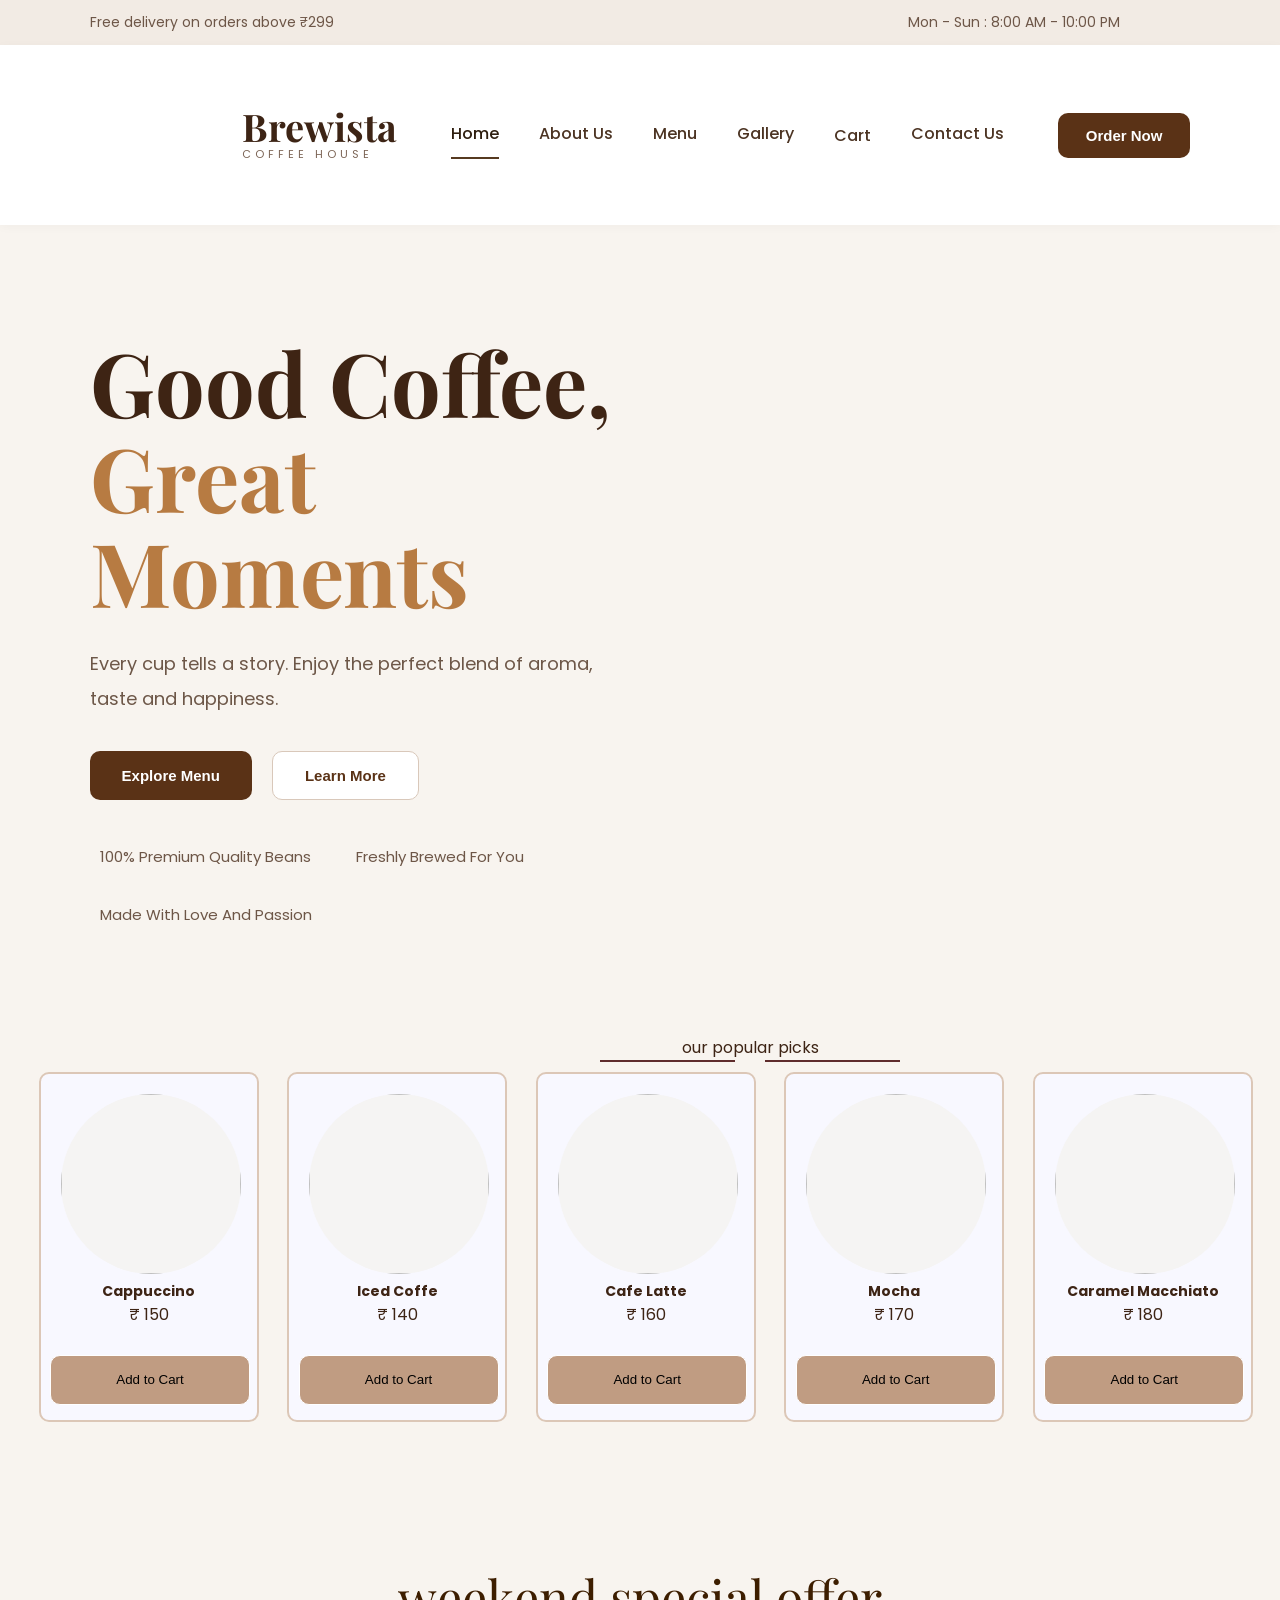
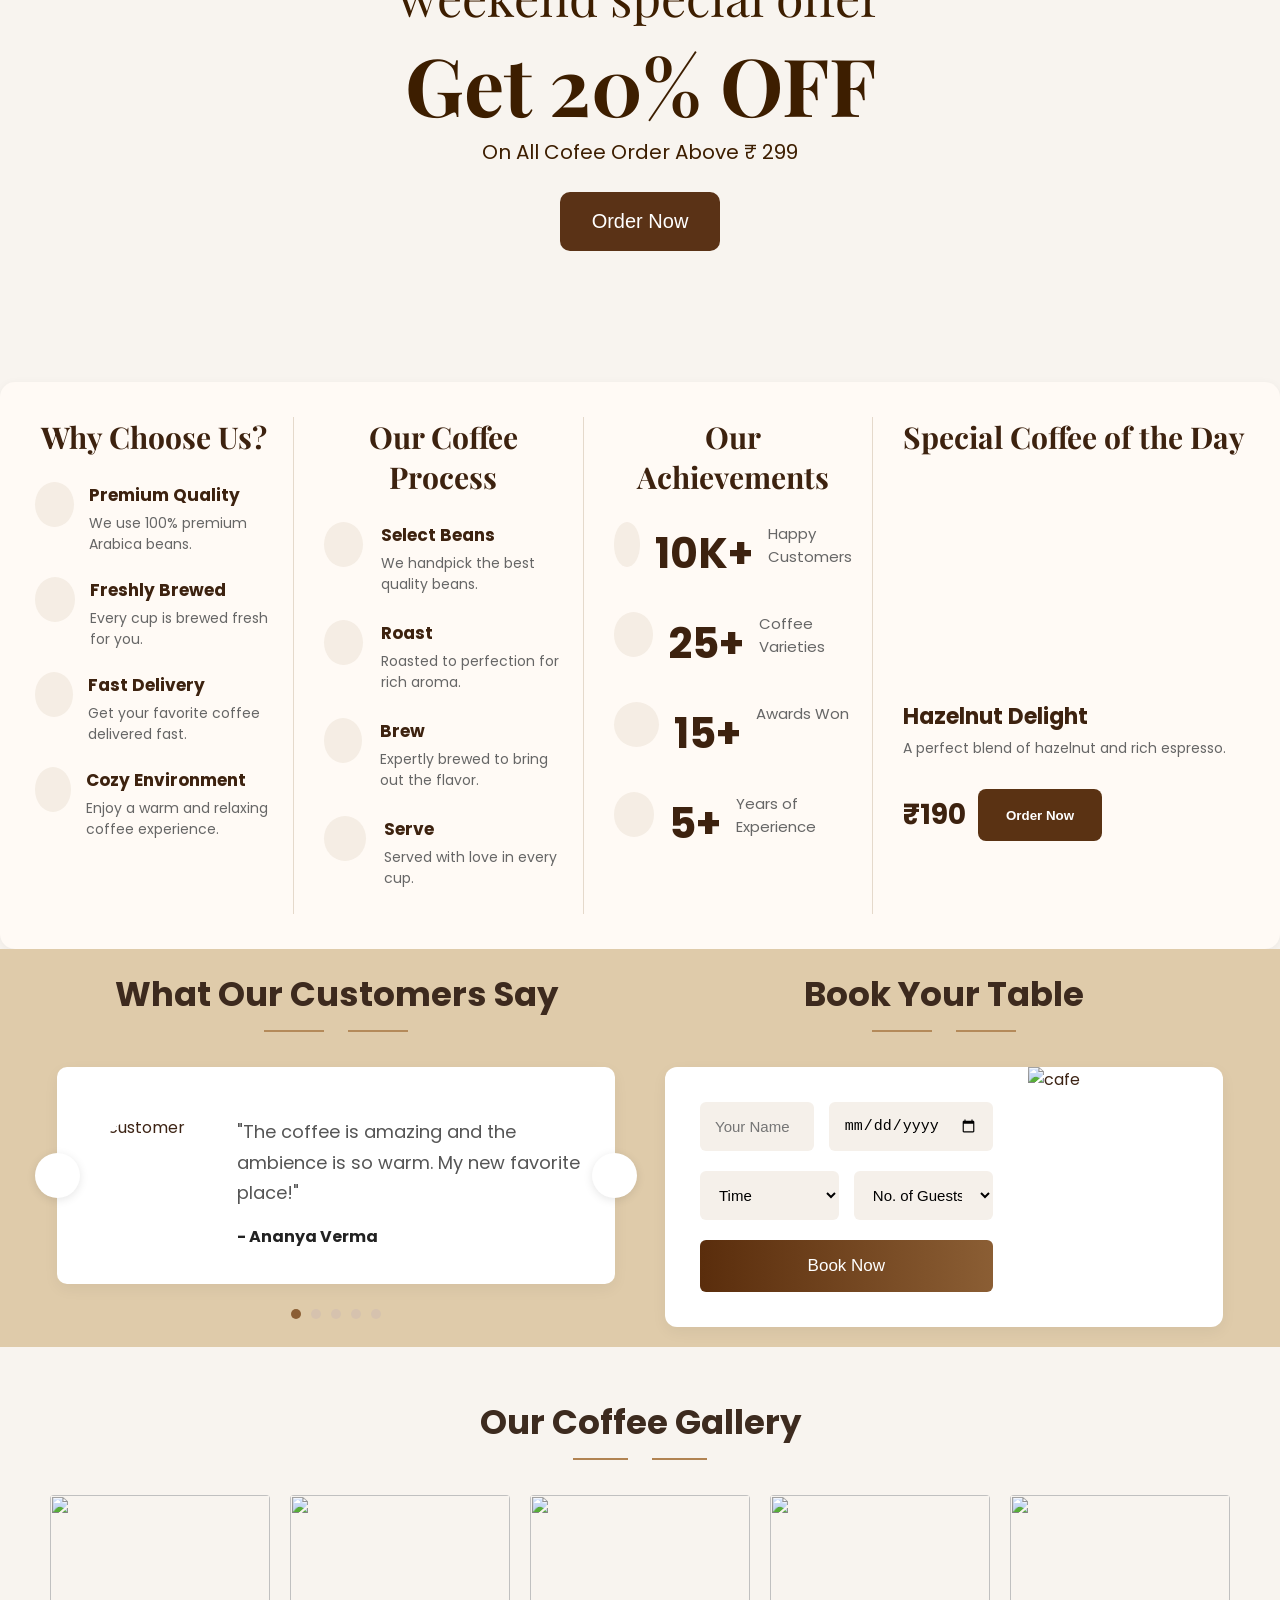
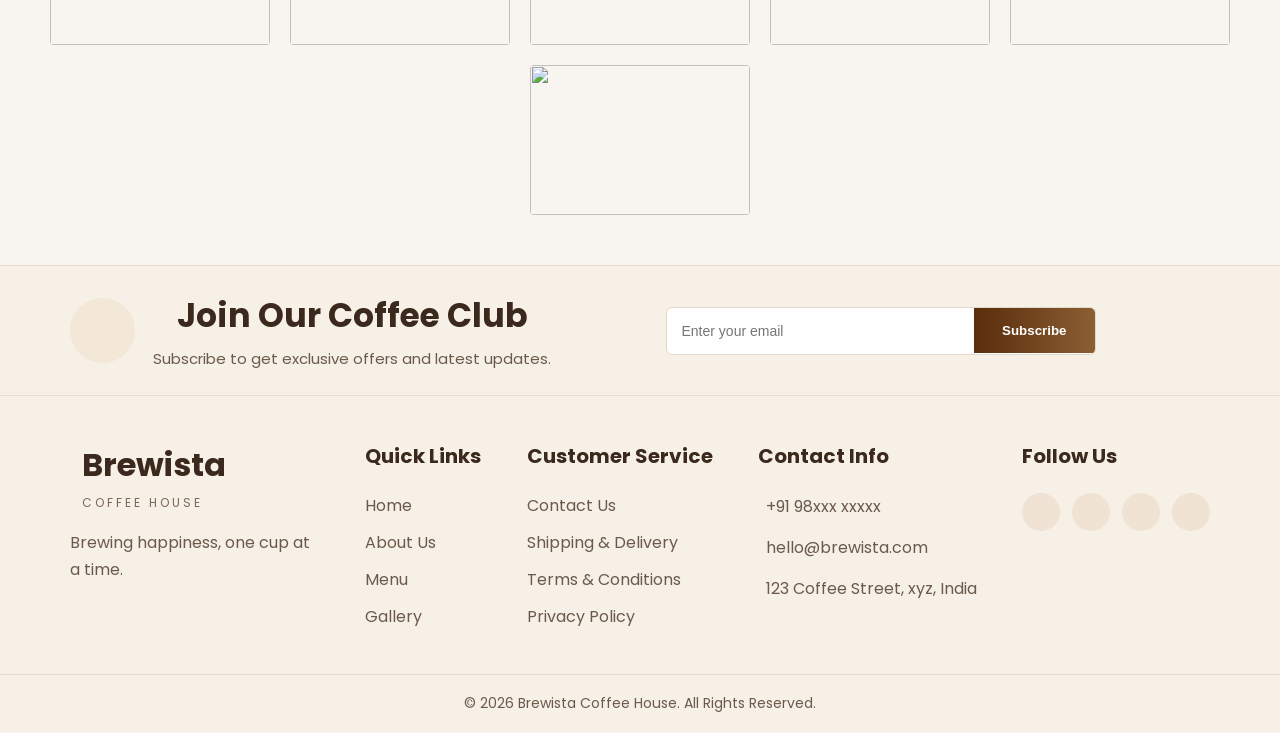
==== index.html @ a6aa7452 "Add files via upload" ====
<!DOCTYPE html>
<html lang="en">
<head>
  <meta charset="UTF-8">
  <meta name="viewport" content="width=device-width, initial-scale=1.0">
  <title>Brewista Coffee House</title>

  <!-- FONT AWESOME -->
  <link rel="stylesheet"
  href="https://cdnjs.cloudflare.com/ajax/libs/font-awesome/7.0.1/css/all.min.css"
  integrity="sha512-2SwdPD6INVrV/lHTZbO2nodKhrnDdJK9/kg2XD1r9uGqPo1cUbujc+IYdlYdEErWNu69gVcYgdxlmVmzTWnetw=="
  crossorigin="anonymous"
  referrerpolicy="no-referrer" />
  <link href="https://fonts.googleapis.com/css2?family=Playfair+Display:wght@600;700&family=Poppins:wght@300;400;500;600&display=swap" rel="stylesheet">

  <!-- CSS -->
  <link rel="stylesheet" href="file.css">

</head>

<body>

  <!-- TOP BAR -->

  <div class="top-bar">

      <div class="top-left">
          <i class="fa-solid fa-truck"></i>
          Free delivery on orders above ₹299
      </div>

      <div class="top-right">

          <span>
              <i class="fa-regular fa-clock"></i>
              Mon - Sun : 8:00 AM - 10:00 PM
          </span>

          <div class="social-icons">

              <i class="fa-brands fa-instagram"></i>
              <i class="fa-brands fa-facebook-f"></i>
              <i class="fa-brands fa-twitter"></i>
              <i class="fa-brands fa-pinterest-p"></i>

          </div>

      </div>

  </div>


  <!-- HEADER -->

  <header class="nav2">

      <div class="logo">

          <!-- <i class="fa-solid fa-mug-hot"></i> -->
           <div id="i"></div>

          <div>

              <h1>Brewista</h1>
              <p>Coffee House</p>

          </div>

      </div>


      <nav>

          <a href="file.html" class="active">Home</a>
          <a href="page2.html">About Us</a>
          <a href="page3.html">Menu</a>
          <a href="page4.html">Gallery</a>
          <a href="page5.html" id="catfill">Cart<i class="fa-solid fa-cart-shopping" style="color: rgb(80, 58, 30);"></i><sup id="cartsup"></sup></a>
          <a onclick="goContact()">
            Contact Us
          </a>


      </nav>


      <button class="order-btn">
          Order Now
      </button>

  </header>


  <!-- HERO SECTION -->


   <main>

  <section class="hero">

      <div class="hero-content">

          <h1>
              Good Coffee, <br>
              <span>Great Moments</span>
          </h1>

          <p>
              Every cup tells a story. Enjoy the perfect blend of aroma, taste and happiness.
          </p>

          <div class="hero-buttons">

              <button class="dark-btn">
                  Explore Menu
              </button>

              <button class="light-btn">
                  Learn More
              </button>

          </div>


          <div class="hero-features">

              <div>
                  <i class="fa-solid fa-award"></i>
                  100% Premium Quality Beans
              </div>

              <div>
                  <i class="fa-solid fa-mug-hot"></i>
                  Freshly Brewed For You
              </div>

              <div>
                  <i class="fa-solid fa-heart"></i>
                  Made With Love And Passion
              </div>

          </div>

      </div>


      <div class="hero-image">

          <img src="hero.jpg" alt="">

      </div>

  </section>

  <div class="main">
     <div id="popular">our popular picks<br>
      <div class="line"><span><i class="fa-solid fa-heart" style="color: rgb(80, 58, 30);"></i></span></div>
     </div>
     <div class="container">
        <div class="card">
            <img src="images/capachino.webp">
            <h3>Cappuccino</h3>
           <p>&#8377 150</p>
            <button>Add to Cart</button>
        </div>
        <div class="card">
            <img src="images/iced.png">
            
            <h3>Iced Coffe</h3>
            <p>&#8377 140</p>
            <button>Add to Cart</button>
        </div>
        <div class="card">
            <img src="images/latte.avif">
            <h3>Cafe Latte</h3>
            <p>&#8377 160</p>
            <button>Add to Cart</button>
        </div>
        <div class="card">
             <img src="images/images.jpg">
            <h3>Mocha</h3>
            <p>&#8377 170</p>
            <button>Add to Cart</button>
        </div>
        <div class="card">
            <img src="images/caremal.png">
           <h3> Caramel Macchiato</h3>
            <p>&#8377 180</p>
            <button >Add to Cart</button>
        </div>
         <div class="card">
            <img src="images/browni.png">
            <h3>Chocolate Brownie</h3>
            <P>&#8377 200</P>
            <button >Add to Cart</button>
        </div>
           
     </div>
</div>

<div id="bottomban">
    <p id="text1">weekend special offer</p>
    <p id="text2">Get 20% OFF</p>
    <p id="text3">On All Cofee Order Above &#8377 299 </p><br>
    <button id="banbutton" type="button"><a id="banhr"  href="page3.html">Order Now</a></button>
</div>


<!--info box-->


<section class="coffee-section">



  <!-- WHY CHOOSE US -->


  <div class="boxac">
    <h2>Why Choose Us?</h2>

    <div class="item">
      <i class="fa-regular fa-heart"></i>
      <div>
        <h3>Premium Quality</h3>
        <p>We use 100% premium Arabica beans.</p>
      </div>
    </div>

    <div class="item">
      <i class="fa-regular fa-clock"></i>
      <div>
        <h3>Freshly Brewed</h3>
        <p>Every cup is brewed fresh for you.</p>
      </div>
    </div>

    <div class="item">
      <i class="fa-solid fa-truck"></i>
      <div>
        <h3>Fast Delivery</h3>
        <p>Get your favorite coffee delivered fast.</p>
      </div>
    </div>

    <div class="item">
      <i class="fa-solid fa-earth-americas"></i>
      <div>
        <h3>Cozy Environment</h3>
        <p>Enjoy a warm and relaxing coffee experience.</p>
      </div>
    </div>
  </div>



  <!-- COFFEE PROCESS -->



  <div class="boxac">
    <h2>Our Coffee Process</h2>

    <div class="process">
      <div id="pr1"><i class="fa-solid fa-seedling"></i></div>
      <div>
        <h3>Select Beans</h3>
        <p>We handpick the best quality beans.</p>
      </div>
    </div>

    <div class="process">
      <div id="pr1"><i class="fa-solid fa-fire"></i></div>
      <div>
        <h3>Roast</h3>
        <p>Roasted to perfection for rich aroma.</p>
      </div>
    </div>

    <div class="process">
      <div id="pr1"><i class="fa-solid fa-mug-hot"></i></div>
      <div>
        <h3>Brew</h3>
        <p>Expertly brewed to bring out the flavor.</p>
      </div>
    </div>

    <div class="process">
      <div id="pr1"><i class="fa-solid fa-bell-concierge"></i></div>
      <div>
        <h3>Serve</h3>
        <p>Served with love in every cup.</p>
      </div>
    </div>
  </div>



  <!-- ACHIEVEMENTS -->


  <div class="boxac">
    <h2>Our Achievements</h2>

    <div class="achievement">
        <div id="achieve1"><i class="fa-solid fa-user-group"></i></div>
      <h1>10K+</h1>
      <p>Happy Customers</p>
    </div>

    <div class="achievement">
      <div id="achieve1"><i class="fa-solid fa-mug-hot"></i></div>
      <h1>25+</h1>
      <p>Coffee Varieties</p>
    </div>

    <div class="achievement">
      <div id="achieve1"><i class="fa-solid fa-medal"></i></div>
      <h1>15+</h1>
      <p>Awards Won</p>
    </div>

    <div class="achievement">
      <div id="achieve1"><i class="fa-solid fa-award"></i></div>
      <h1>5+</h1>
      <p>Years of Experience</p>
    </div>
  </div>



  <!-- SPECIAL COFFEE -->



  <div class="special-box">
    
    <h2>Special Coffee of the Day</h2>
    <div class="specialimg">
    <div id="specialimg"></div>
     <div class="specialimg">
    <h3>Hazelnut Delight</h3>
    <p>A perfect blend of hazelnut and rich espresso.</p>
     </div>
     <div id="sp-button">
        <div>
    <h4>₹190</h4>
    </div>
    <button>Order Now</button>
    </div>
  </div>

</section>



<!--review or booking box-->
<div class="booking-section">

    <!-- LEFT REVIEW SIDE -->
    <div class="review-container">

        <h2>What Our Customers Say</h2>

        <div class="heading-line">
            <span></span>
            <i class="fa-solid fa-location-dot"></i>
            <span></span>
        </div>

        <div class="review-box">

            <button class="arrow left">
                <i class="fa-solid fa-chevron-left"></i>
            </button>

            <div class="review-content">

                <img src="https://images.unsplash.com/photo-1494790108377-be9c29b29330?q=80&w=500&auto=format&fit=crop"
                alt="customer">

                <div class="review-text">

                    <div class="stars">
                        <i class="fa-solid fa-star"></i>
                        <i class="fa-solid fa-star"></i>
                        <i class="fa-solid fa-star"></i>
                        <i class="fa-solid fa-star"></i>
                        <i class="fa-solid fa-star"></i>
                    </div>

                    <p class="message">
                        "The coffee is amazing and the ambience is so warm.
                        My new favorite place!"
                    </p>

                    <h4>- Ananya Verma</h4>

                </div>

            </div>

            <button class="arrow right">
                <i class="fa-solid fa-chevron-right"></i>
            </button>

        </div>

        <div class="dots">
            <span class="active"></span>
            <span></span>
            <span></span>
            <span></span>
            <span></span>
        </div>

    </div>



    <!-- RIGHT BOOKING SIDE -->
    <div class="form-container">

        <h2>Book Your Table</h2>

        <div class="heading-line">
            <span></span>
            <i class="fa-solid fa-location-dot"></i>
            <span></span>
        </div>

        <div class="form-box">

            <div class="form-content">

                <div class="input-group">
                    <input type="text" placeholder="Your Name">
                    <input type="date">
                </div>

                <div class="input-group">
                    <select>
                        <option>Time</option>
                        <option>10:00 AM</option>
                        <option>12:00 PM</option>
                        <option>03:00 PM</option>
                    </select>

                    <select>
                        <option>No. of Guests</option>
                        <option>1 Guest</option>
                        <option>2 Guests</option>
                        <option>4 Guests</option>
                    </select>
                </div>

                <button class="book-btn">
                    Book Now
                </button>

            </div>

            <div class="image-side">
                <img src="https://images.unsplash.com/photo-1554118811-1e0d58224f24?q=80&w=1200&auto=format&fit=crop"
                alt="cafe">
            </div>

        </div>

    </div>

  </div>



<!-- <div class="re-bo">
    <div id="rev">
        <div id="customer">
            <div id="cimg"></div>
            <div id="celement"></div>
        </div>
    </div>
    <div id="rev">
    </div>
</div>-->
<div class="g72x">

    <h2 class="t91q">Our Coffee Gallery</h2>

    <div class="l55w">
        <span></span>
        <i class="fa-solid fa-location-dot"></i>
        <span></span>
    </div>

    <div class="k88m">

        <div class="b11n">
            <img src="images/img1.jpg" alt="">
        </div>

        <div class="b11n">
            <img src="images/img2.jpg" alt="">
        </div>

        <div class="b11n">
            <img src="images/img3.jpg" alt="">
        </div>

        <div class="b11n">
            <img src="images/img4.jpg" alt="">
        </div>

        <div class="b11n">
            <img src="images/img5.jpg" alt="">
        </div>

        <div class="b11n">
            <img src="images/img6.jpg" alt="">
        </div>

    </div>

  </div>
</main> 

<!--footer are -->

<footer class="f91x">

    <!-- TOP NEWSLETTER -->
    <div class="n44v">

        <div class="q11a">

            <div class="w22s">
                <i class="fa-solid fa-mug-hot"></i>
            </div>

            <div class="e33d">
                <h2>Join Our Coffee Club</h2>
                <p>
                    Subscribe to get exclusive offers and latest updates.
                </p>
            </div>

        </div>

        <div class="r55f">

            <input type="email" placeholder="Enter your email">

            <button>
                Subscribe
            </button>

        </div>

        <div class="t77g">
            <img src="images/coffee-cup.png" alt="">
        </div>

    </div>





    <!-- FOOTER CONTENT -->
    <div class="y88h">

        <!-- LOGO -->
        <div class="u12j">

            <div class="i21k">
                <i class="fa-solid fa-mug-saucer"></i>

                <div>
                    <h3>Brewista</h3>
                    <span>COFFEE HOUSE</span>
                </div>
            </div>

            <p>
                Brewing happiness, one cup at a time.
            </p>

        </div>



        <!-- LINKS -->
        <div class="o90l">

            <h4>Quick Links</h4>

            <a href="file.html">Home</a>
            <a href="page2.html">About Us</a>
            <a href="page3.html">Menu</a>
            <a href="page4.html">Gallery</a>

        </div>



        <!-- CUSTOMER -->
        <div class="p66m">

            <h4>Customer Service</h4>

            <a href="page6.html">Contact Us</a>
            <a href="#">Shipping & Delivery</a>
            <a href="#">Terms & Conditions</a>
            <a href="#">Privacy Policy</a>

        </div>



        <!-- CONTACT -->
        <div class="a77n">

            <h4>Contact Info</h4>

            <p>
                <i class="fa-solid fa-phone"></i>
                +91 98xxx xxxxx
            </p>

            <p>
                <i class="fa-solid fa-envelope"></i>
                hello@brewista.com
            </p>

            <p>
                <i class="fa-solid fa-location-dot"></i>
                123 Coffee Street, xyz, India
            </p>

        </div>



        <!-- SOCIAL -->
        <div class="s45b">

            <h4>Follow Us</h4>

            <div class="d54c">

                <a href="#">
                    <i class="fa-brands fa-instagram"></i>
                </a>

                <a href="#">
                    <i class="fa-brands fa-facebook-f"></i>
                </a>

                <a href="#">
                    <i class="fa-brands fa-twitter"></i>
                </a>

                <a href="#">
                    <i class="fa-brands fa-pinterest-p"></i>
                </a>

            </div>

        </div>

    </div>



    <!-- COPYRIGHT -->
    <div class="g87z">
        © 2026 Brewista Coffee House. All Rights Reserved.
    </div>

</footer>
  <!-- <footer>
    <div class="footer">
        <div id="centrebox"></div>
        <div id="middlebox"></div>
        <div id="endbox"></div>
    </div>
  </footer> -->

  <div id="toast">
    <i id="toastIcon" class="fa-solid fa-circle-check"></i>
    <span id="toastText"></span>
</div>

  <script src="script12.js"></script>
  <script src="script11.js"></script>
  <!-- <script src="page52.js"></script> -->


</body>
</html>
---- file.css ----
/* GOOGLE FONTS */

@import url('https://fonts.googleapis.com/css2?family=Playfair+Display:wght@400;500;600;700&family=Poppins:wght@300;400;500;600;700&display=swap');


/* GLOBAL */

*{
    margin:0;
    padding:0;
    box-sizing:border-box;
}

body{
    background:#f8f4ef;
    font-family:'Poppins',sans-serif;
    color:#3d2415;
    margin: 0%;
}
main{
    width: 100%;
    max-width: 1600px;
    margin: auto;
}


/* TOP BAR */

.top-bar{
    width:100%;
    background:#f2ebe4;

    padding:12px 7%;

    display:flex;
    justify-content:space-between;
    align-items:center;

    font-size:14px;
    color:#6d5647;
}

.top-right{
    display:flex;
    align-items:center;
    gap:25px;
}

.social-icons{
    display:flex;
    gap:15px;
}

.social-icons i{
    cursor:pointer;
    transition:0.3s;
}

.social-icons i:hover{
    color:#b77b42;
}


/* HEADER */

header{
    width:100%;
    background:white;

    padding:20px 7%;

    display:flex;
    justify-content:space-between;
    align-items:center;

    box-shadow:0 2px 10px rgba(0,0,0,0.03);
    position: sticky;
    top: -30px;
    z-index:2;
}


/* LOGO */

.logo{
    display:flex;
    align-items:center;
    gap:12px;
}

#i{
    height: 140px;
    width: 140px;
    border-radius: 50%;
    background-image: url(images/logo.png);
    background-size:cover;
    /* background-color:hsl(33, 85%, 97%); */
    display: flex;
    justify-content: center;
    align-items: center;

}

.logo h1{
    font-size:38px;
    font-family:'Playfair Display',serif;
    line-height:1;
}

.logo p{
    font-size:11px;
    letter-spacing:4px;
    text-transform:uppercase;
    color:#7c6556;
}
.logo h1:hover{
    color: hwb(31 25% 42%);
}
.logo p:hover{
    color: #b77b42;
}



/* NAVBAR */

nav{
    display:flex;
    gap:40px;
}

nav a{
    text-decoration:none;
    color:#4c3423;

    font-size:16px;
    font-weight:500;

    position:relative;
}

nav a:hover{
    color:#b77b42;

}
nav .active{
    color:hwb(28 6% 82%);
    
}

nav .active::after{

    content:"";

    position:absolute;

    width:100%;
    height:2px;

    background:hsl(29, 46%, 23%);

    left:0;
    bottom:-10px;
}

#cartsup{
    /* background-color: red; */
    color: hsl(28, 91%, 59%);
    border-radius: 50%;
    height: 100%;
    width:100%;
    font-size:small;
}


/* BUTTON */

.order-btn{

    padding:14px 28px;

    border:none;
    border-radius:10px;

    background:#5a3216;
    color:white;

    font-size:15px;
    font-weight:600;

    cursor:pointer;

    transition:0s;
}

.order-btn:hover{
    background:hsl(26, 66%, 40%);
    margin-top: -3px;
}


/* HERO SECTION */

.hero{

    width:100%;
    min-height:90vh;

    padding:60px 7%;

    display:flex;
    justify-content:space-between;
    align-items:center;

    gap:50px;
    background-image: url(images/hero.png);
    background-size:cover;
}
.main{
    height:relative;
    width: 1500px;
}
#popular{
   text-align: center;
  justify-content: space-between;
}
#line{
    width:20px;
    height:2px;
    border:2px solid #754208ef
}


/* HERO CONTENT */

.hero-content{
    flex:1;
}

.hero-content h1{

    font-size:88px;

    line-height:1.08;

    font-family:'Playfair Display',serif;

    color:#3e2414;
}

.hero-content h1 span{
    color:#b77b42;
}

.hero-content p{

    margin-top:28px;

    max-width:550px;

    font-size:18px;
    line-height:1.9;

    color:#6d5748;
}


/* BUTTONS */

.hero-buttons{

    margin-top:35px;

    display:flex;
    gap:20px;
}

.dark-btn,
.light-btn{

    padding:15px 32px;

    border-radius:10px;

    font-size:15px;
    font-weight:600;

    cursor:pointer;

    transition:0s;
}

.dark-btn{

    border:none;

    background:#5a3216;
    color:white;
}

.dark-btn:hover{
    background:hsl(26, 66%, 40%);
    margin-top: -1px;
}

.light-btn{

    border:1px solid #d9c8ba;

    background:white;

    color:#5a3216;
}

.light-btn:hover{
    background:hsl(26, 66%, 40%);
    color: #ffffff;
}


/* HERO FEATURES */

.hero-features{

    margin-top:45px;

    display:flex;
    gap:35px;

    flex-wrap:wrap;
}

.hero-features div{

    display:flex;
    align-items:center;
    gap:10px;

    font-size:15px;
    color:#6d5647;
}

.hero-features i{

    font-size:22px;

    color:#b77b42;
}


/* HERO IMAGE */

.hero-image{
    flex:1;

    display:flex;
    justify-content:center;
}

.hero-image img{

    width:100%;
    max-width:760px;

    border-radius:30px;

    object-fit:cover;

    box-shadow:0 25px 50px rgba(0,0,0,0.08);
}


/* RESPONSIVE */

@media(max-width:1100px){

    .hero{
        flex-direction:column;
        text-align:center;
    }

    .hero-buttons{
        justify-content:center;
    }

    .hero-features{
        justify-content:center;
    }

    .hero-content h1{
        font-size:65px;
    }

}


@media(max-width:768px){

    header{
        flex-direction:column;
        gap:20px;
    }

    nav{
        flex-wrap:wrap;
        justify-content:center;
    }

    .top-bar{
        flex-direction:column;
        gap:10px;
        text-align:center;
    }

    .hero-content h1{
        font-size:48px;
    }
     .main2{
        flex-wrap:wrap;
        justify-content:center;
        text-align:center;
        justify-content: center;
        flex-direction:column;
    }


}
/*favorite line */
.line{
    width: 20%;
    margin-left:40% ;
    display:flex;
    align-items: center;
    /* text-align: center; */
}
.line::before,
.line::after{
    content:"";
    flex:1;
    border-bottom: 2px solid #5f2c2c;
    
}
.line span{
    padding:0 15px;
}
/* item section*/
/* need to do work zoom in/zoom out problem */


.container{
    width: 100%;
    max width: 1000px;
    margin: auto;
    display: flex;
    justify-content: center;
    align-items: center;
    height: fit-content;


    /* max-width: fit-content; */
    justify-content:space-evenly;
}
.card{
    height: 350px;
    width: 220px;
    background-color: ghostwhite;
    border: 2px solid #dcc7b7;
    margin: 10px;
    padding: 20px;
    display:column;
    align-items: center;
    flex-wrap: wrap;
    position: relative;
    left: 20px;
    border-radius: 10px;
    text-align: center;

}
.card h3{
    font-size: 14px;
}

.card img{
    height: 180px;
    width:180px;
    background-color: oklab(96.764% 0.00065 0.00148);
    border-radius: 50%;
    transition-property: all;
    transition: 0.4s;
    
}
.card img:hover{
    /* height: 200px;
    width: 200px; */
    margin-left: -4px;
    transform:scale(1.08);
    filter: brightness(1.1);

}
/* desert images */


.card button{
    border: 1px solid hwb(0 100% 0%);
    background-color: hsl(26, 33%, 63%);
    border-radius: 10px;
    width:200px;
    height:50px;
    position: relative;
    right: 6%;
    top:9%;
    transition-property: all;
    transition:0.4s;
}
.card button:hover{
    background-color: #5a3216;
    color: #f8f4ef;
    margin-top: -2PX;
    
}
/*bottom banner*/
#bottomban{
    min-height:50vh;
    width: 100%;
    border-radius: 3%;
    border-color: #ffffff;
    /* background-color: #6d5647; */
    background-image: url(images/banner.png);
    background-size:cover;
    margin-top:50px;
    margin-bottom: 50px;

    padding:60px 7%;

    display:flex;
    flex-direction: column;
    justify-content:center;
    align-items:center;
    color: hsl(29, 100%, 12%);
}
#text1{
    align-content: center;
    font-family:"Playfair Display", serif;
    font-size: 50px;
}
#text2{
    font-family:"Playfair Display", serif;
    font-size: 80px;
     /* margin-top: -30px; */
     font-weight: bolder;
    

}
#text3{
    font-family: "Poppins", sans-serif;
    font-size: 20px;
}

#banhr{
    text-decoration: none;
    color: #ffffff;
}

#banbutton{
    background-color: #5a3216;
    color: #ffffff;
    border:none;
    border-radius: 10px;
    padding:18px 32px;
    font-size: 20px;
}
#banbutton:hover{
    background-color: hwb(27 9% 11%);
    color: #3d2415;
    margin-top: -1px;

}

#banhr{
    text-decoration: none;
}

/* information .container*/
.coffee-section{
    width:100%;
    background:#fffaf5;
    border-radius:15px;
    display:flex;
    gap:30px;
    padding:35px;
    justify-content:space-between;
    flex-wrap:wrap;
    box-shadow:0 2px 10px rgba(0,0,0,0.05);
}

.boxac{
    flex:1;
    min-width:220px;
    border-right:1px solid #e5d9cb;
    padding-right:20px;
    
}

.boxac:last-child{
    border-right:none;
}

.boxac h2,
.special-box h2{
    font-family:"Playfair Display", serif;
    font-size:30px;
    color:#3d220f;
    margin-bottom:25px;
}

.item{
    display:flex;
    align-items:flex-start;
    gap:15px;
    margin-bottom:22px;
}

.item i{
    font-size:22px;
    color:#b07b45;
    background:#f5ede4;
    padding:12px;
    border-radius:50%;
    height: 45px;
    width: 45px;
}

.item h3,
.process h3{
    font-size:17px;
    color:#3d220f;
    margin-bottom:5px;
}

.item p,
.process p,
.special-box p{
    font-size:14px;
    color:#666;
    line-height:1.5;
}

.process{
    display:flex;
    align-content: flex-start;
    gap:18px;
    margin-bottom:25px;
}
#pr1{ font-size:22px;
    color:#b07b45;
    background:#f5ede4;
    padding:12px;
    border-radius:50%;
    height: 45px;
    width: 45px;
    padding-left: -50px;
    display: flex;
    align-content: center;
}

/* .process span{
    font-size:28px;
    font-weight:700;
    color:#3d220f;
} */

.achievement{
    display:flex;
    align-items:flex-start;
    gap:15px;
    margin-bottom:22px;
}
#achieve1{font-size:22px;
    color:#b07b45;
    background:#f5ede4;
    padding:12px;
    border-radius:50%;
    height: 45px;
    width: 45px;
    display: flex;
    align-content: center;
    /* padding-left: -50px; */

}
.achievement h1{
    font-size:42px;
    color:#3d220f;
    margin-bottom:5px;
}

.achievement p{
    color:#666;
    font-size:15px;
}

.special-box{
    width:auto;
    text-align:center;
    height:100px;
}

#specialimg{
    background-image:url(images/special.png) ;
    background-size: cover;
    width:150px;
    height: 200px;
    border-radius:15px;
    margin-bottom:18px;
    padding-bottom: 5px;
}
.specialimg{
     display:flex;
     flex-direction:column;
    align-items:flex-start;
    gap:0px;
    margin-bottom:30px;
}

.special-box h3{
    font-size:22px;
    color:#3d220f;
    margin-bottom:5px;
}

.special-box h4{
    font-size:28px;
    color:#3d220f;
    margin:5px 0;
}
#sp-button{
    display: flex;
    flex-direction: row;
    gap: 12px;
}

.special-box button{
    padding:12px 28px;
    border:none;
    background:#5a3213;
    color:white;
    border-radius:8px;
    cursor:pointer;
    font-weight:600;
    transition:0.3s;
}

.special-box button:hover{
    background:hsl(25, 18%, 51%);
    margin-top: -1px;
}

@media(max-width:1000px){

    .coffee-section{
        flex-direction:column;
    }

    .box{
        border-right:none;
        border-bottom:1px solid #e5d9cb;
        padding-bottom:25px;
    }

    .special-box{
        width:100%;
    }
}


/* review or booking section */

.re-bo{
    width:100%;
    margin-top: 20px;
    padding: 12px;
    background-color: #e5d9cb;
    display: flex;
    align-content:flex-start;

    
}
#review{
    width: 50%;
    height: 170px;
    border-right:2px solid hwb(33 56% 29%) ;
    margin-bottom: 20px;
    padding: 10px;
    flex-wrap: wrap;
    align-content: center;
    justify-content:space-evenly;
}
#customer{
    width:80%;
    height:170px;
    background-color: #f8f4ef;
    margin-left: 100px;

}
/* practice purpose*/

.booking-section{
    background-color: hsl(37, 45%, 77%);
    width:100%;
    padding: 20px;
    display:flex;
    justify-content:center;
    gap:50px;
    align-items:flex-start;
    flex-wrap:wrap;
}

/* COMMON HEADING */
h2{
    text-align:center;
    color:#3d2a1e;
    margin-bottom:10px;
    font-size:34px;
}

.heading-line{
    display:flex;
    justify-content:center;
    align-items:center;
    gap:12px;
    margin-bottom:35px;
}

.heading-line span{
    width:60px;
    height:2px;
    background:#b48a5a;
}

.heading-line i{
    color:#8b5e34;
    font-size:14px;
}

/* LEFT REVIEW */
.review-container{
    width:45%;
    min-width:350px;
}

.review-box{
    position:relative;
    display:flex;
    align-items:center;
    justify-content:center;
}

.review-content{
    width:100%;
    background:#fff;
    border-radius:10px;
    padding:35px;
    display:flex;
    gap:25px;
    align-items:center;
    box-shadow:0 5px 15px rgba(0,0,0,0.05);
}

.review-content img{
    width:120px;
    height:120px;
    border-radius:50%;
    object-fit:cover;
}

.review-text{
    flex:1;
}

.stars{
    color:#c58b2b;
    margin-bottom:15px;
}

.message{
    color:#555;
    font-size:18px;
    line-height:1.7;
    margin-bottom:15px;
}

.review-text h4{
    color:#222;
}

.arrow{
    position:absolute;
    width:45px;
    height:45px;
    border-radius:50%;
    border:none;
    background:#fff;
    cursor:pointer;
    box-shadow:0 2px 10px rgba(0,0,0,0.1);
}

.left{
    left:-22px;
}

.right{
    right:-22px;
}

.arrow i{
    color:#7a5738;
}

.dots{
    display:flex;
    justify-content:center;
    gap:10px;
    margin-top:25px;
}

.dots span{
    width:10px;
    height:10px;
    border-radius:50%;
    background:#d6c2ae;
}

.dots .active{
    background:#8b5e34;
}

/* RIGHT FORM */
.form-container{
    width:45%;
    min-width:350px;
}

.form-box{
    display:flex;
    background:#fff;
    border-radius:12px;
    overflow:hidden;
    box-shadow:0 5px 15px rgba(0,0,0,0.05);
}

.form-content{
    width:65%;
    padding:35px;
}

.input-group{
    display:flex;
    gap:15px;
    margin-bottom:20px;
}

input,
select{
    width:100%;
    padding:15px;
    border:none;
    background:#f5f0ea;
    border-radius:6px;
    outline:none;
    font-size:15px;
}

.book-btn{
    width:100%;
    padding:16px;
    border:none;
    border-radius:6px;
    background:linear-gradient(to right,#5a2d0c,#8b5e34);
    color:#fff;
    font-size:17px;
    cursor:pointer;
    transition:0.3s;
}

.book-btn:hover{
    opacity:0.9;
}

.image-side{
    width:35%;
}

.image-side img{
    width:100%;
    height:100%;
    object-fit:cover;
}

/* RESPONSIVE */
@media(max-width:1000px){

    .booking-section{
        flex-direction:column;
        align-items:center;
    }

    .review-container,
    .form-container{
        width:100%;
    }
}

@media(max-width:700px){

    .review-content{
        flex-direction:column;
        text-align:center;
    }

    .form-box{
        flex-direction:column;
    }

    .form-content{
        width:100%;
    }

    .image-side{
        width:100%;
        height:250px;
    }

    .input-group{
        flex-direction:column;
    }
}
/* cafe gallary*/ 



.g72x{
    width:100%;
    padding:50px 0;

}

/* HEADING */
.t91q{
    text-align:center;
    font-size:34px;
    color:#3d2b1f;
    margin-bottom:10px;
}

/* LINE DESIGN */
.l55w{
    display:flex;
    justify-content:center;
    align-items:center;
    gap:12px;
    margin-bottom:35px;
}

.l55w span{
    width:55px;
    height:2px;
    background:#b18352;
}

.l55w i{
    color:#8b5e34;
    font-size:13px;
}

/* GALLERY */
.k88m{
    width:100%;
    display:flex;
    align-content: flex-start;
    justify-content:center;
    gap:20px;
    flex-wrap:wrap;
}

/* IMAGE BOX */
.b11n{
    width:220px;
    height:150px;
    overflow:hidden;
    border-radius:4px;
    cursor:pointer;
    position:relative;
}

.b11n img{
    width:100%;
    height:100%;
    object-fit:cover;
    transition:0.4s;
}

/* HOVER EFFECT */
.b11n:hover img{
    transform:scale(1.08);
}

/* RESPONSIVE */
@media(max-width:900px){

    .k88m{
        gap:10px;
    }

    .b11n{
        width:160px;
        height:90px;
    }
}

@media(max-width:600px){

    .b11n{
        width:100%;
        height:220px;
    }
}



/* footer section*/



/* .footer{
    height:450px;
    width:100%;
    background-color: hsl(27, 73%, 97%);
    margin-top: 30px;
}
#centrebox{
    height:150px;
    width:100%;
    background-color: lab(92.94% 2.04 6.17);
}
#middlebox{
    height:350px;
    width:100%;
}
#endbox{
    height:10px;
    width:100%;
    background-color:hsl(0, 0%, 100%) ;
} */



/* MAIN FOOTER */
.f91x{
    width:100%;
    background:#f6f0e7;
    border-top:1px solid #e7dccd;
}

/* TOP AREA */
.n44v{
    width:100%;
    display:flex;
    justify-content:space-between;
    align-items:center;
    padding:25px 70px;
    border-bottom:1px solid #e7dccd;
    flex-wrap:wrap;
    gap:20px;
}

/* LEFT TEXT */
.q11a{
    display:flex;
    align-items:center;
    gap:18px;
}

.w22s{
    width:65px;
    height:65px;
    border-radius:50%;
    background:#f3e7d7;
    display:flex;
    justify-content:center;
    align-items:center;
}

.w22s i{
    font-size:30px;
    color:#8b5e34;
}

.e33d h2{
    font-size:33px;
    color:#3b291d;
    margin-bottom:6px;
}

.e33d p{
    color:#6b5a4b;
    font-size:15px;
}

/* INPUT */
.r55f{
    display:flex;
    align-items:center;
    width:430px;
    background:#fff;
    border-radius:6px;
    overflow:hidden;
    border:1px solid #e6d8c8;
}

.r55f input{
    width:100%;
    padding:15px;
    border:none;
    outline:none;
    background:none;
    font-size:14px;
}

.r55f button{
    padding:15px 28px;
    border:none;
    background:linear-gradient(to right,#5a2d0c,#8b5e34);
    color:#fff;
    cursor:pointer;
    font-weight:bold;
}

/* IMAGE */
.t77g img{
    width:220px;
}

/* BOTTOM FOOTER */
.y88h{
    width:100%;
    display:flex;
    justify-content:space-between;
    padding:45px 70px;
    flex-wrap:wrap;
    gap:40px;
}

/* LOGO */
.u12j{
    max-width:250px;
}

.i21k{
    display:flex;
    align-items:center;
    gap:12px;
    margin-bottom:15px;
}

.i21k i{
    font-size:34px;
    color:#5a2d0c;
}

.i21k h3{
    font-size:32px;
    color:#3b291d;
}

.i21k span{
    font-size:12px;
    letter-spacing:3px;
    color:#7c6856;
}

.u12j p{
    color:#6b5a4b;
    line-height:1.7;
}

/* LINKS */
.o90l,
.p66m,
.a77n,
.s45b{
    display:flex;
    flex-direction:column;
    gap:12px;
}

.o90l h4,
.p66m h4,
.a77n h4,
.s45b h4{
    color:#3b291d;
    margin-bottom:10px;
    font-size:20px;
}

.o90l a,
.p66m a{
    text-decoration:none;
    color:#6b5a4b;
    transition:0.3s;
}

.o90l a:hover,
.p66m a:hover{
    color:#8b5e34;
}

/* CONTACT */
.a77n p{
    color:#6b5a4b;
    line-height:1.8;
}

.a77n i{
    color:#8b5e34;
    margin-right:8px;
}

/* SOCIAL */
.d54c{
    display:flex;
    gap:12px;
}

.d54c a{
    width:38px;
    height:38px;
    border-radius:50%;
    background:#f0e3d3;
    display:flex;
    justify-content:center;
    align-items:center;
    text-decoration:none;
    color:#5a2d0c;
    transition:0.3s;
}

.d54c a:hover{
    background:#8b5e34;
    color:#fff;
}

/* COPYRIGHT */
.g87z{
    width:100%;
    text-align:center;
    padding:18px;
    border-top:1px solid #e7dccd;
    color:#6b5a4b;
    font-size:14px;
}

/* RESPONSIVE */
@media(max-width:1000px){

    .n44v,
    .y88h{
        padding:35px;
    }

    .n44v{
        flex-direction:column;
        align-items:flex-start;
    }
}

@media(max-width:700px){

    .r55f{
        width:100%;
    }

    .r55f button{
        padding:15px 18px;
    }

    .e33d h2{
        font-size:26px;
    }

    .y88h{
        flex-direction:column;
    }

    .t77g img{
        width:170px;
    }
}

#toast{
    position: fixed;
    top: -120px;
    right: 600px;
    display: flex;
    align-items: center;
    gap: 12px;
    padding: 10px;

    padding: 15px 22px;
    border-radius: 10px;

    color: white;
    font-size: 16px;
    font-weight: 600;

    box-shadow: 0 10px 25px rgba(0,0,0,.25);

    transition: .4s ease;
    z-index: 9999;
}

#toast.success{
    background:#28a745;
}

#toast.error{
    background:#dc3545;
}

#toast.show{
    top:20px;
}

#toast i{
    font-size:22px;
}
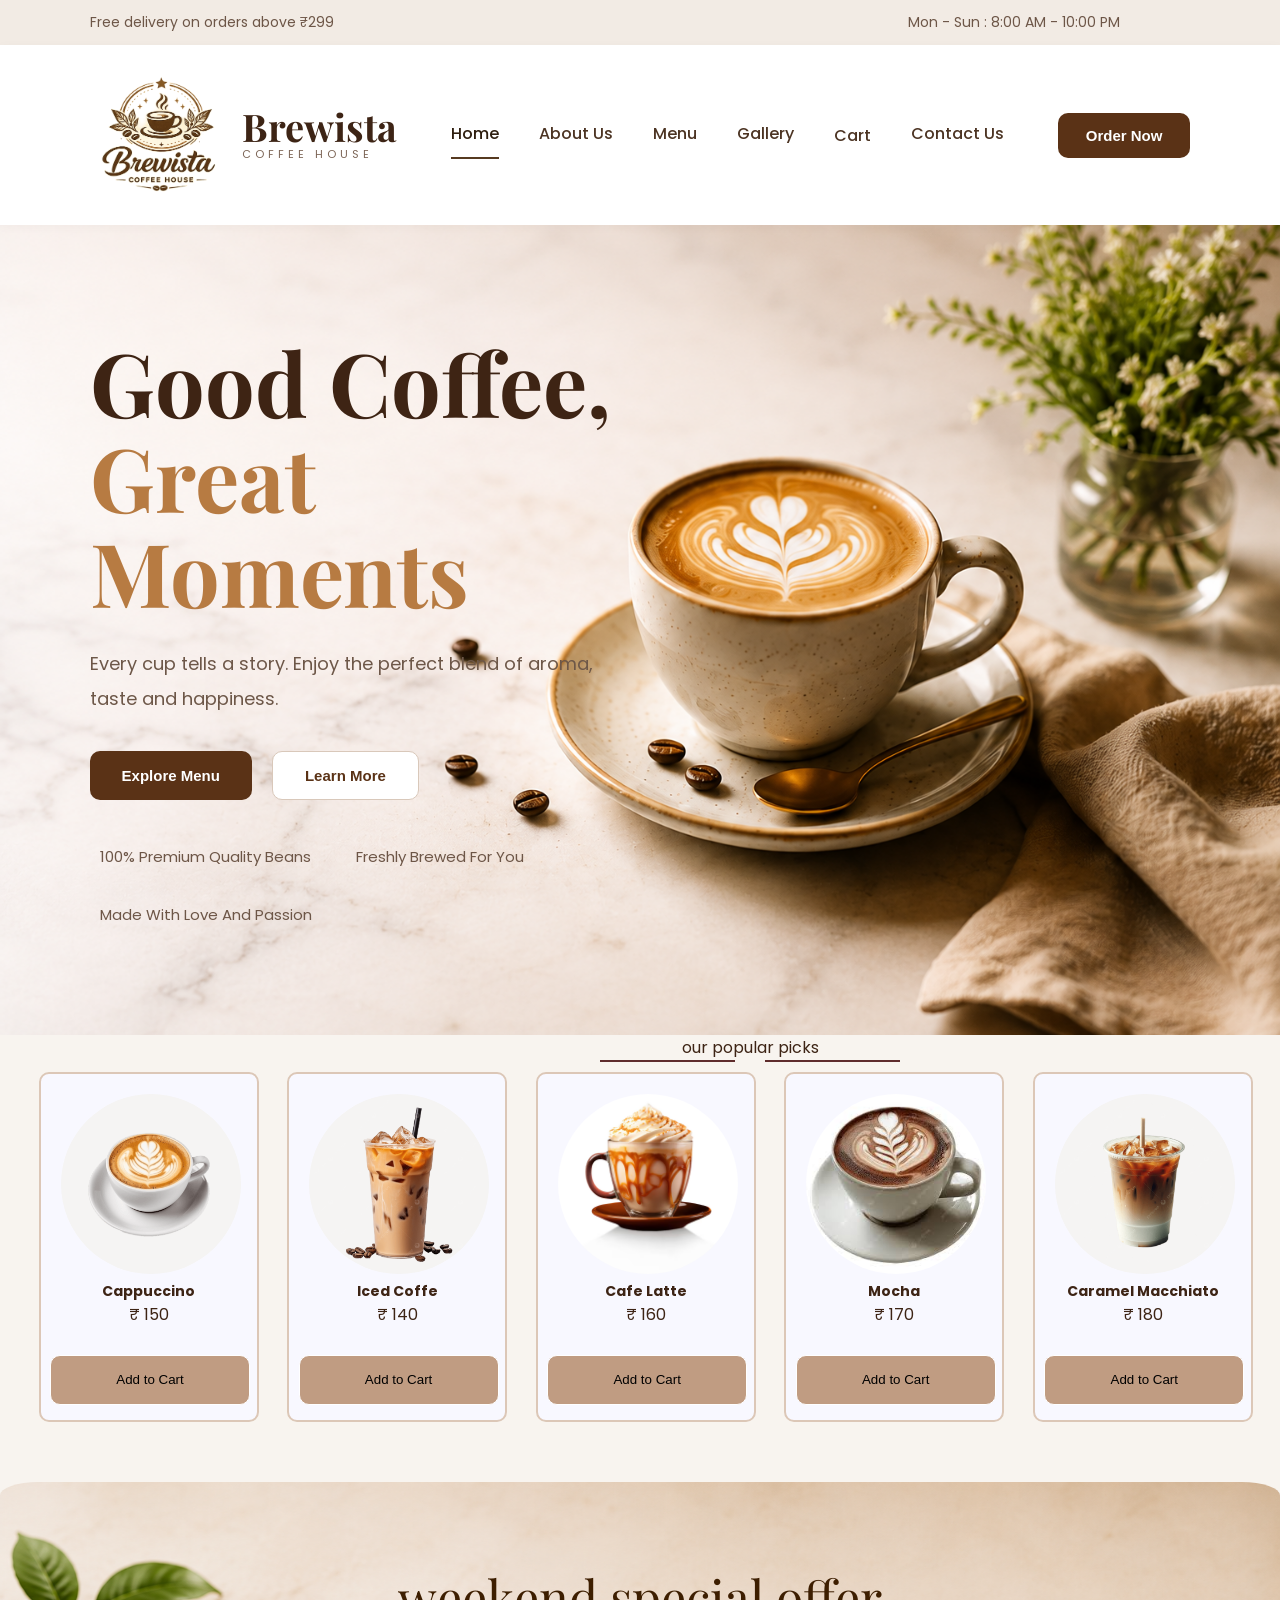
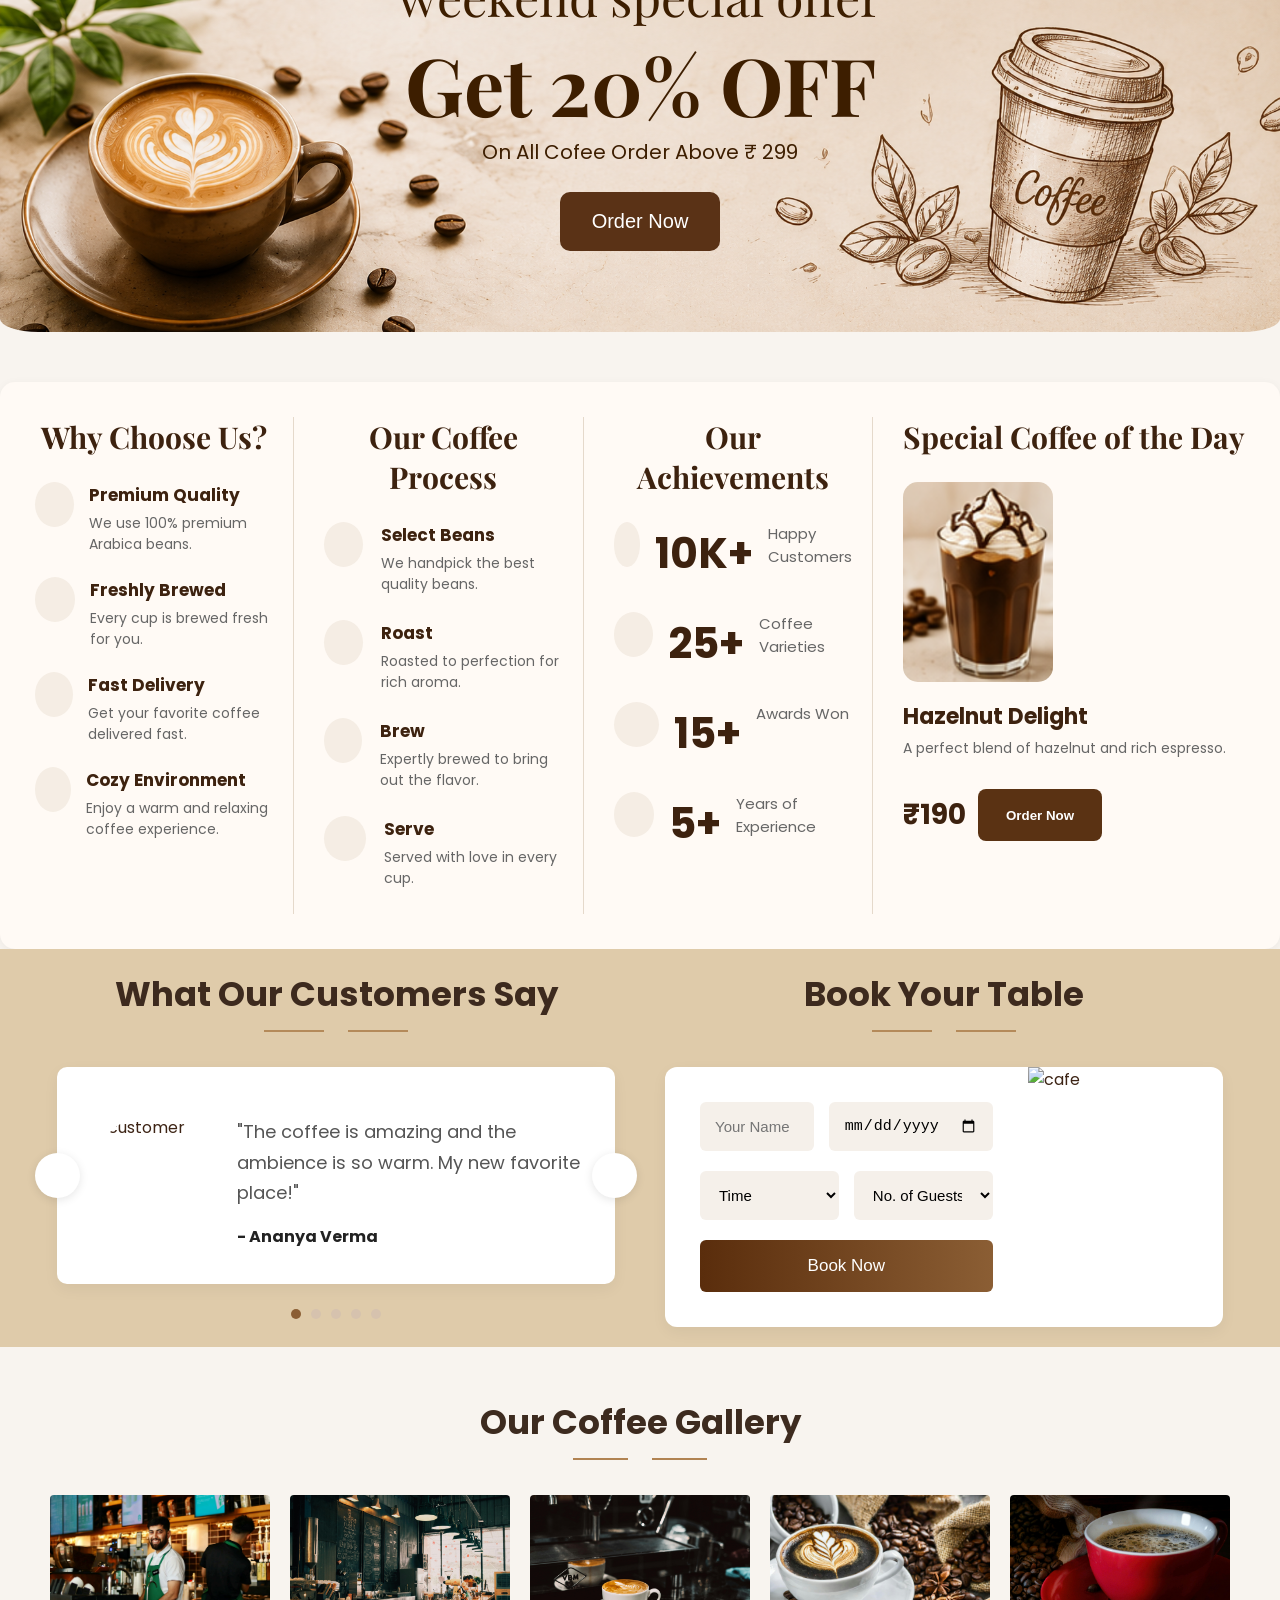
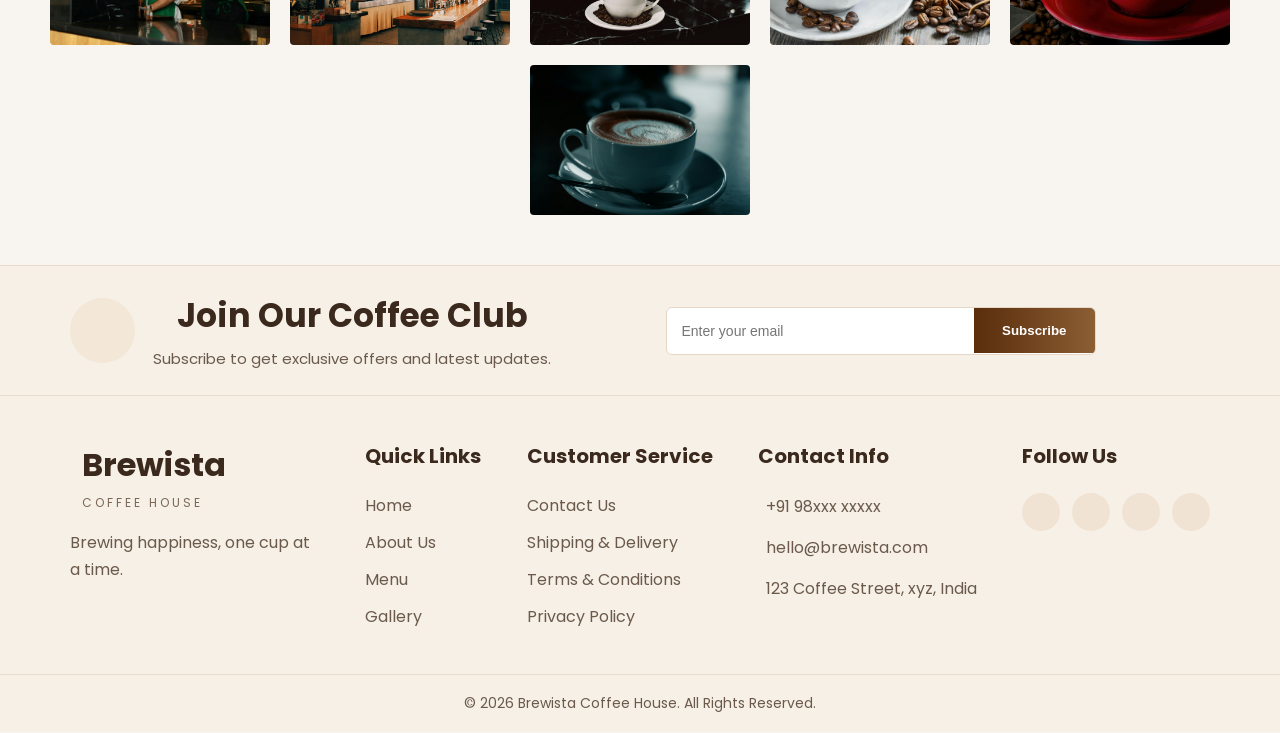
==== commit ea06f086: "update and add script js page52" ====
--- a/index.html
+++ b/index.html
@@ -1,700 +1,700 @@
-<!DOCTYPE html>
-<html lang="en">
-<head>
-  <meta charset="UTF-8">
-  <meta name="viewport" content="width=device-width, initial-scale=1.0">
-  <title>Brewista Coffee House</title>
-
-  <!-- FONT AWESOME -->
-  <link rel="stylesheet"
-  href="https://cdnjs.cloudflare.com/ajax/libs/font-awesome/7.0.1/css/all.min.css"
-  integrity="sha512-2SwdPD6INVrV/lHTZbO2nodKhrnDdJK9/kg2XD1r9uGqPo1cUbujc+IYdlYdEErWNu69gVcYgdxlmVmzTWnetw=="
-  crossorigin="anonymous"
-  referrerpolicy="no-referrer" />
-  <link href="https://fonts.googleapis.com/css2?family=Playfair+Display:wght@600;700&family=Poppins:wght@300;400;500;600&display=swap" rel="stylesheet">
-
-  <!-- CSS -->
-  <link rel="stylesheet" href="file.css">
-
-</head>
-
-<body>
-
-  <!-- TOP BAR -->
-
-  <div class="top-bar">
-
-      <div class="top-left">
-          <i class="fa-solid fa-truck"></i>
-          Free delivery on orders above ₹299
-      </div>
-
-      <div class="top-right">
-
-          <span>
-              <i class="fa-regular fa-clock"></i>
-              Mon - Sun : 8:00 AM - 10:00 PM
-          </span>
-
-          <div class="social-icons">
-
-              <i class="fa-brands fa-instagram"></i>
-              <i class="fa-brands fa-facebook-f"></i>
-              <i class="fa-brands fa-twitter"></i>
-              <i class="fa-brands fa-pinterest-p"></i>
-
-          </div>
-
-      </div>
-
-  </div>
-
-
-  <!-- HEADER -->
-
-  <header class="nav2">
-
-      <div class="logo">
-
-          <!-- <i class="fa-solid fa-mug-hot"></i> -->
-           <div id="i"></div>
-
-          <div>
-
-              <h1>Brewista</h1>
-              <p>Coffee House</p>
-
-          </div>
-
-      </div>
-
-
-      <nav>
-
-          <a href="file.html" class="active">Home</a>
-          <a href="page2.html">About Us</a>
-          <a href="page3.html">Menu</a>
-          <a href="page4.html">Gallery</a>
-          <a href="page5.html" id="catfill">Cart<i class="fa-solid fa-cart-shopping" style="color: rgb(80, 58, 30);"></i><sup id="cartsup"></sup></a>
-          <a onclick="goContact()">
-            Contact Us
-          </a>
-
-
-      </nav>
-
-
-      <button class="order-btn">
-          Order Now
-      </button>
-
-  </header>
-
-
-  <!-- HERO SECTION -->
-
-
-   <main>
-
-  <section class="hero">
-
-      <div class="hero-content">
-
-          <h1>
-              Good Coffee, <br>
-              <span>Great Moments</span>
-          </h1>
-
-          <p>
-              Every cup tells a story. Enjoy the perfect blend of aroma, taste and happiness.
-          </p>
-
-          <div class="hero-buttons">
-
-              <button class="dark-btn">
-                  Explore Menu
-              </button>
-
-              <button class="light-btn">
-                  Learn More
-              </button>
-
-          </div>
-
-
-          <div class="hero-features">
-
-              <div>
-                  <i class="fa-solid fa-award"></i>
-                  100% Premium Quality Beans
-              </div>
-
-              <div>
-                  <i class="fa-solid fa-mug-hot"></i>
-                  Freshly Brewed For You
-              </div>
-
-              <div>
-                  <i class="fa-solid fa-heart"></i>
-                  Made With Love And Passion
-              </div>
-
-          </div>
-
-      </div>
-
-
-      <div class="hero-image">
-
-          <img src="hero.jpg" alt="">
-
-      </div>
-
-  </section>
-
-  <div class="main">
-     <div id="popular">our popular picks<br>
-      <div class="line"><span><i class="fa-solid fa-heart" style="color: rgb(80, 58, 30);"></i></span></div>
-     </div>
-     <div class="container">
-        <div class="card">
-            <img src="images/capachino.webp">
-            <h3>Cappuccino</h3>
-           <p>&#8377 150</p>
-            <button>Add to Cart</button>
-        </div>
-        <div class="card">
-            <img src="images/iced.png">
-            
-            <h3>Iced Coffe</h3>
-            <p>&#8377 140</p>
-            <button>Add to Cart</button>
-        </div>
-        <div class="card">
-            <img src="images/latte.avif">
-            <h3>Cafe Latte</h3>
-            <p>&#8377 160</p>
-            <button>Add to Cart</button>
-        </div>
-        <div class="card">
-             <img src="images/images.jpg">
-            <h3>Mocha</h3>
-            <p>&#8377 170</p>
-            <button>Add to Cart</button>
-        </div>
-        <div class="card">
-            <img src="images/caremal.png">
-           <h3> Caramel Macchiato</h3>
-            <p>&#8377 180</p>
-            <button >Add to Cart</button>
-        </div>
-         <div class="card">
-            <img src="images/browni.png">
-            <h3>Chocolate Brownie</h3>
-            <P>&#8377 200</P>
-            <button >Add to Cart</button>
-        </div>
-           
-     </div>
-</div>
-
-<div id="bottomban">
-    <p id="text1">weekend special offer</p>
-    <p id="text2">Get 20% OFF</p>
-    <p id="text3">On All Cofee Order Above &#8377 299 </p><br>
-    <button id="banbutton" type="button"><a id="banhr"  href="page3.html">Order Now</a></button>
-</div>
-
-
-<!--info box-->
-
-
-<section class="coffee-section">
-
-
-
-  <!-- WHY CHOOSE US -->
-
-
-  <div class="boxac">
-    <h2>Why Choose Us?</h2>
-
-    <div class="item">
-      <i class="fa-regular fa-heart"></i>
-      <div>
-        <h3>Premium Quality</h3>
-        <p>We use 100% premium Arabica beans.</p>
-      </div>
-    </div>
-
-    <div class="item">
-      <i class="fa-regular fa-clock"></i>
-      <div>
-        <h3>Freshly Brewed</h3>
-        <p>Every cup is brewed fresh for you.</p>
-      </div>
-    </div>
-
-    <div class="item">
-      <i class="fa-solid fa-truck"></i>
-      <div>
-        <h3>Fast Delivery</h3>
-        <p>Get your favorite coffee delivered fast.</p>
-      </div>
-    </div>
-
-    <div class="item">
-      <i class="fa-solid fa-earth-americas"></i>
-      <div>
-        <h3>Cozy Environment</h3>
-        <p>Enjoy a warm and relaxing coffee experience.</p>
-      </div>
-    </div>
-  </div>
-
-
-
-  <!-- COFFEE PROCESS -->
-
-
-
-  <div class="boxac">
-    <h2>Our Coffee Process</h2>
-
-    <div class="process">
-      <div id="pr1"><i class="fa-solid fa-seedling"></i></div>
-      <div>
-        <h3>Select Beans</h3>
-        <p>We handpick the best quality beans.</p>
-      </div>
-    </div>
-
-    <div class="process">
-      <div id="pr1"><i class="fa-solid fa-fire"></i></div>
-      <div>
-        <h3>Roast</h3>
-        <p>Roasted to perfection for rich aroma.</p>
-      </div>
-    </div>
-
-    <div class="process">
-      <div id="pr1"><i class="fa-solid fa-mug-hot"></i></div>
-      <div>
-        <h3>Brew</h3>
-        <p>Expertly brewed to bring out the flavor.</p>
-      </div>
-    </div>
-
-    <div class="process">
-      <div id="pr1"><i class="fa-solid fa-bell-concierge"></i></div>
-      <div>
-        <h3>Serve</h3>
-        <p>Served with love in every cup.</p>
-      </div>
-    </div>
-  </div>
-
-
-
-  <!-- ACHIEVEMENTS -->
-
-
-  <div class="boxac">
-    <h2>Our Achievements</h2>
-
-    <div class="achievement">
-        <div id="achieve1"><i class="fa-solid fa-user-group"></i></div>
-      <h1>10K+</h1>
-      <p>Happy Customers</p>
-    </div>
-
-    <div class="achievement">
-      <div id="achieve1"><i class="fa-solid fa-mug-hot"></i></div>
-      <h1>25+</h1>
-      <p>Coffee Varieties</p>
-    </div>
-
-    <div class="achievement">
-      <div id="achieve1"><i class="fa-solid fa-medal"></i></div>
-      <h1>15+</h1>
-      <p>Awards Won</p>
-    </div>
-
-    <div class="achievement">
-      <div id="achieve1"><i class="fa-solid fa-award"></i></div>
-      <h1>5+</h1>
-      <p>Years of Experience</p>
-    </div>
-  </div>
-
-
-
-  <!-- SPECIAL COFFEE -->
-
-
-
-  <div class="special-box">
-    
-    <h2>Special Coffee of the Day</h2>
-    <div class="specialimg">
-    <div id="specialimg"></div>
-     <div class="specialimg">
-    <h3>Hazelnut Delight</h3>
-    <p>A perfect blend of hazelnut and rich espresso.</p>
-     </div>
-     <div id="sp-button">
-        <div>
-    <h4>₹190</h4>
-    </div>
-    <button>Order Now</button>
-    </div>
-  </div>
-
-</section>
-
-
-
-<!--review or booking box-->
-<div class="booking-section">
-
-    <!-- LEFT REVIEW SIDE -->
-    <div class="review-container">
-
-        <h2>What Our Customers Say</h2>
-
-        <div class="heading-line">
-            <span></span>
-            <i class="fa-solid fa-location-dot"></i>
-            <span></span>
-        </div>
-
-        <div class="review-box">
-
-            <button class="arrow left">
-                <i class="fa-solid fa-chevron-left"></i>
-            </button>
-
-            <div class="review-content">
-
-                <img src="https://images.unsplash.com/photo-1494790108377-be9c29b29330?q=80&w=500&auto=format&fit=crop"
-                alt="customer">
-
-                <div class="review-text">
-
-                    <div class="stars">
-                        <i class="fa-solid fa-star"></i>
-                        <i class="fa-solid fa-star"></i>
-                        <i class="fa-solid fa-star"></i>
-                        <i class="fa-solid fa-star"></i>
-                        <i class="fa-solid fa-star"></i>
-                    </div>
-
-                    <p class="message">
-                        "The coffee is amazing and the ambience is so warm.
-                        My new favorite place!"
-                    </p>
-
-                    <h4>- Ananya Verma</h4>
-
-                </div>
-
-            </div>
-
-            <button class="arrow right">
-                <i class="fa-solid fa-chevron-right"></i>
-            </button>
-
-        </div>
-
-        <div class="dots">
-            <span class="active"></span>
-            <span></span>
-            <span></span>
-            <span></span>
-            <span></span>
-        </div>
-
-    </div>
-
-
-
-    <!-- RIGHT BOOKING SIDE -->
-    <div class="form-container">
-
-        <h2>Book Your Table</h2>
-
-        <div class="heading-line">
-            <span></span>
-            <i class="fa-solid fa-location-dot"></i>
-            <span></span>
-        </div>
-
-        <div class="form-box">
-
-            <div class="form-content">
-
-                <div class="input-group">
-                    <input type="text" placeholder="Your Name">
-                    <input type="date">
-                </div>
-
-                <div class="input-group">
-                    <select>
-                        <option>Time</option>
-                        <option>10:00 AM</option>
-                        <option>12:00 PM</option>
-                        <option>03:00 PM</option>
-                    </select>
-
-                    <select>
-                        <option>No. of Guests</option>
-                        <option>1 Guest</option>
-                        <option>2 Guests</option>
-                        <option>4 Guests</option>
-                    </select>
-                </div>
-
-                <button class="book-btn">
-                    Book Now
-                </button>
-
-            </div>
-
-            <div class="image-side">
-                <img src="https://images.unsplash.com/photo-1554118811-1e0d58224f24?q=80&w=1200&auto=format&fit=crop"
-                alt="cafe">
-            </div>
-
-        </div>
-
-    </div>
-
-  </div>
-
-
-
-<!-- <div class="re-bo">
-    <div id="rev">
-        <div id="customer">
-            <div id="cimg"></div>
-            <div id="celement"></div>
-        </div>
-    </div>
-    <div id="rev">
-    </div>
-</div>-->
-<div class="g72x">
-
-    <h2 class="t91q">Our Coffee Gallery</h2>
-
-    <div class="l55w">
-        <span></span>
-        <i class="fa-solid fa-location-dot"></i>
-        <span></span>
-    </div>
-
-    <div class="k88m">
-
-        <div class="b11n">
-            <img src="images/img1.jpg" alt="">
-        </div>
-
-        <div class="b11n">
-            <img src="images/img2.jpg" alt="">
-        </div>
-
-        <div class="b11n">
-            <img src="images/img3.jpg" alt="">
-        </div>
-
-        <div class="b11n">
-            <img src="images/img4.jpg" alt="">
-        </div>
-
-        <div class="b11n">
-            <img src="images/img5.jpg" alt="">
-        </div>
-
-        <div class="b11n">
-            <img src="images/img6.jpg" alt="">
-        </div>
-
-    </div>
-
-  </div>
-</main> 
-
-<!--footer are -->
-
-<footer class="f91x">
-
-    <!-- TOP NEWSLETTER -->
-    <div class="n44v">
-
-        <div class="q11a">
-
-            <div class="w22s">
-                <i class="fa-solid fa-mug-hot"></i>
-            </div>
-
-            <div class="e33d">
-                <h2>Join Our Coffee Club</h2>
-                <p>
-                    Subscribe to get exclusive offers and latest updates.
-                </p>
-            </div>
-
-        </div>
-
-        <div class="r55f">
-
-            <input type="email" placeholder="Enter your email">
-
-            <button>
-                Subscribe
-            </button>
-
-        </div>
-
-        <div class="t77g">
-            <img src="images/coffee-cup.png" alt="">
-        </div>
-
-    </div>
-
-
-
-
-
-    <!-- FOOTER CONTENT -->
-    <div class="y88h">
-
-        <!-- LOGO -->
-        <div class="u12j">
-
-            <div class="i21k">
-                <i class="fa-solid fa-mug-saucer"></i>
-
-                <div>
-                    <h3>Brewista</h3>
-                    <span>COFFEE HOUSE</span>
-                </div>
-            </div>
-
-            <p>
-                Brewing happiness, one cup at a time.
-            </p>
-
-        </div>
-
-
-
-        <!-- LINKS -->
-        <div class="o90l">
-
-            <h4>Quick Links</h4>
-
-            <a href="file.html">Home</a>
-            <a href="page2.html">About Us</a>
-            <a href="page3.html">Menu</a>
-            <a href="page4.html">Gallery</a>
-
-        </div>
-
-
-
-        <!-- CUSTOMER -->
-        <div class="p66m">
-
-            <h4>Customer Service</h4>
-
-            <a href="page6.html">Contact Us</a>
-            <a href="#">Shipping & Delivery</a>
-            <a href="#">Terms & Conditions</a>
-            <a href="#">Privacy Policy</a>
-
-        </div>
-
-
-
-        <!-- CONTACT -->
-        <div class="a77n">
-
-            <h4>Contact Info</h4>
-
-            <p>
-                <i class="fa-solid fa-phone"></i>
-                +91 98xxx xxxxx
-            </p>
-
-            <p>
-                <i class="fa-solid fa-envelope"></i>
-                hello@brewista.com
-            </p>
-
-            <p>
-                <i class="fa-solid fa-location-dot"></i>
-                123 Coffee Street, xyz, India
-            </p>
-
-        </div>
-
-
-
-        <!-- SOCIAL -->
-        <div class="s45b">
-
-            <h4>Follow Us</h4>
-
-            <div class="d54c">
-
-                <a href="#">
-                    <i class="fa-brands fa-instagram"></i>
-                </a>
-
-                <a href="#">
-                    <i class="fa-brands fa-facebook-f"></i>
-                </a>
-
-                <a href="#">
-                    <i class="fa-brands fa-twitter"></i>
-                </a>
-
-                <a href="#">
-                    <i class="fa-brands fa-pinterest-p"></i>
-                </a>
-
-            </div>
-
-        </div>
-
-    </div>
-
-
-
-    <!-- COPYRIGHT -->
-    <div class="g87z">
-        © 2026 Brewista Coffee House. All Rights Reserved.
-    </div>
-
-</footer>
-  <!-- <footer>
-    <div class="footer">
-        <div id="centrebox"></div>
-        <div id="middlebox"></div>
-        <div id="endbox"></div>
-    </div>
-  </footer> -->
-
-  <div id="toast">
-    <i id="toastIcon" class="fa-solid fa-circle-check"></i>
-    <span id="toastText"></span>
-</div>
-
-  <script src="script12.js"></script>
-  <script src="script11.js"></script>
-  <!-- <script src="page52.js"></script> -->
-
-
-</body>
+<!DOCTYPE html>
+<html lang="en">
+<head>
+  <meta charset="UTF-8">
+  <meta name="viewport" content="width=device-width, initial-scale=1.0">
+  <title>Brewista Coffee House</title>
+
+  <!-- FONT AWESOME -->
+  <link rel="stylesheet"
+  href="https://cdnjs.cloudflare.com/ajax/libs/font-awesome/7.0.1/css/all.min.css"
+  integrity="sha512-2SwdPD6INVrV/lHTZbO2nodKhrnDdJK9/kg2XD1r9uGqPo1cUbujc+IYdlYdEErWNu69gVcYgdxlmVmzTWnetw=="
+  crossorigin="anonymous"
+  referrerpolicy="no-referrer" />
+  <link href="https://fonts.googleapis.com/css2?family=Playfair+Display:wght@600;700&family=Poppins:wght@300;400;500;600&display=swap" rel="stylesheet">
+
+  <!-- CSS -->
+  <link rel="stylesheet" href="file.css">
+
+</head>
+
+<body>
+
+  <!-- TOP BAR -->
+
+  <div class="top-bar">
+
+      <div class="top-left">
+          <i class="fa-solid fa-truck"></i>
+          Free delivery on orders above ₹299
+      </div>
+
+      <div class="top-right">
+
+          <span>
+              <i class="fa-regular fa-clock"></i>
+              Mon - Sun : 8:00 AM - 10:00 PM
+          </span>
+
+          <div class="social-icons">
+
+              <i class="fa-brands fa-instagram"></i>
+              <i class="fa-brands fa-facebook-f"></i>
+              <i class="fa-brands fa-twitter"></i>
+              <i class="fa-brands fa-pinterest-p"></i>
+
+          </div>
+
+      </div>
+
+  </div>
+
+
+  <!-- HEADER -->
+
+  <header class="nav2">
+
+      <div class="logo">
+
+          <!-- <i class="fa-solid fa-mug-hot"></i> -->
+           <div id="i"></div>
+
+          <div>
+
+              <h1>Brewista</h1>
+              <p>Coffee House</p>
+
+          </div>
+
+      </div>
+
+
+      <nav>
+
+          <a href="file.html" class="active">Home</a>
+          <a href="page2.html">About Us</a>
+          <a href="page3.html">Menu</a>
+          <a href="page4.html">Gallery</a>
+          <a href="page5.html" id="catfill">Cart<i class="fa-solid fa-cart-shopping" style="color: rgb(80, 58, 30);"></i><sup id="cartsup"></sup></a>
+          <a onclick="goContact()">
+            Contact Us
+          </a>
+
+
+      </nav>
+
+
+      <button class="order-btn">
+          Order Now
+      </button>
+
+  </header>
+
+
+  <!-- HERO SECTION -->
+
+
+   <main>
+
+  <section class="hero">
+
+      <div class="hero-content">
+
+          <h1>
+              Good Coffee, <br>
+              <span>Great Moments</span>
+          </h1>
+
+          <p>
+              Every cup tells a story. Enjoy the perfect blend of aroma, taste and happiness.
+          </p>
+
+          <div class="hero-buttons">
+
+              <button class="dark-btn">
+                  Explore Menu
+              </button>
+
+              <button class="light-btn">
+                  Learn More
+              </button>
+
+          </div>
+
+
+          <div class="hero-features">
+
+              <div>
+                  <i class="fa-solid fa-award"></i>
+                  100% Premium Quality Beans
+              </div>
+
+              <div>
+                  <i class="fa-solid fa-mug-hot"></i>
+                  Freshly Brewed For You
+              </div>
+
+              <div>
+                  <i class="fa-solid fa-heart"></i>
+                  Made With Love And Passion
+              </div>
+
+          </div>
+
+      </div>
+
+
+      <div class="hero-image">
+
+          <img src="hero.jpg" alt="">
+
+      </div>
+
+  </section>
+
+  <div class="main">
+     <div id="popular">our popular picks<br>
+      <div class="line"><span><i class="fa-solid fa-heart" style="color: rgb(80, 58, 30);"></i></span></div>
+     </div>
+     <div class="container">
+        <div class="card">
+            <img src="images/capachino.webp">
+            <h3>Cappuccino</h3>
+           <p>&#8377 150</p>
+            <button>Add to Cart</button>
+        </div>
+        <div class="card">
+            <img src="images/iced.png">
+            
+            <h3>Iced Coffe</h3>
+            <p>&#8377 140</p>
+            <button>Add to Cart</button>
+        </div>
+        <div class="card">
+            <img src="images/latte.avif">
+            <h3>Cafe Latte</h3>
+            <p>&#8377 160</p>
+            <button>Add to Cart</button>
+        </div>
+        <div class="card">
+             <img src="images/images.jpg">
+            <h3>Mocha</h3>
+            <p>&#8377 170</p>
+            <button>Add to Cart</button>
+        </div>
+        <div class="card">
+            <img src="images/caremal.png">
+           <h3> Caramel Macchiato</h3>
+            <p>&#8377 180</p>
+            <button >Add to Cart</button>
+        </div>
+         <div class="card">
+            <img src="images/browni.png">
+            <h3>Chocolate Brownie</h3>
+            <P>&#8377 200</P>
+            <button >Add to Cart</button>
+        </div>
+           
+     </div>
+</div>
+
+<div id="bottomban">
+    <p id="text1">weekend special offer</p>
+    <p id="text2">Get 20% OFF</p>
+    <p id="text3">On All Cofee Order Above &#8377 299 </p><br>
+    <button id="banbutton" type="button"><a id="banhr"  href="page3.html">Order Now</a></button>
+</div>
+
+
+<!--info box-->
+
+
+<section class="coffee-section">
+
+
+
+  <!-- WHY CHOOSE US -->
+
+
+  <div class="boxac">
+    <h2>Why Choose Us?</h2>
+
+    <div class="item">
+      <i class="fa-regular fa-heart"></i>
+      <div>
+        <h3>Premium Quality</h3>
+        <p>We use 100% premium Arabica beans.</p>
+      </div>
+    </div>
+
+    <div class="item">
+      <i class="fa-regular fa-clock"></i>
+      <div>
+        <h3>Freshly Brewed</h3>
+        <p>Every cup is brewed fresh for you.</p>
+      </div>
+    </div>
+
+    <div class="item">
+      <i class="fa-solid fa-truck"></i>
+      <div>
+        <h3>Fast Delivery</h3>
+        <p>Get your favorite coffee delivered fast.</p>
+      </div>
+    </div>
+
+    <div class="item">
+      <i class="fa-solid fa-earth-americas"></i>
+      <div>
+        <h3>Cozy Environment</h3>
+        <p>Enjoy a warm and relaxing coffee experience.</p>
+      </div>
+    </div>
+  </div>
+
+
+
+  <!-- COFFEE PROCESS -->
+
+
+
+  <div class="boxac">
+    <h2>Our Coffee Process</h2>
+
+    <div class="process">
+      <div id="pr1"><i class="fa-solid fa-seedling"></i></div>
+      <div>
+        <h3>Select Beans</h3>
+        <p>We handpick the best quality beans.</p>
+      </div>
+    </div>
+
+    <div class="process">
+      <div id="pr1"><i class="fa-solid fa-fire"></i></div>
+      <div>
+        <h3>Roast</h3>
+        <p>Roasted to perfection for rich aroma.</p>
+      </div>
+    </div>
+
+    <div class="process">
+      <div id="pr1"><i class="fa-solid fa-mug-hot"></i></div>
+      <div>
+        <h3>Brew</h3>
+        <p>Expertly brewed to bring out the flavor.</p>
+      </div>
+    </div>
+
+    <div class="process">
+      <div id="pr1"><i class="fa-solid fa-bell-concierge"></i></div>
+      <div>
+        <h3>Serve</h3>
+        <p>Served with love in every cup.</p>
+      </div>
+    </div>
+  </div>
+
+
+
+  <!-- ACHIEVEMENTS -->
+
+
+  <div class="boxac">
+    <h2>Our Achievements</h2>
+
+    <div class="achievement">
+        <div id="achieve1"><i class="fa-solid fa-user-group"></i></div>
+      <h1>10K+</h1>
+      <p>Happy Customers</p>
+    </div>
+
+    <div class="achievement">
+      <div id="achieve1"><i class="fa-solid fa-mug-hot"></i></div>
+      <h1>25+</h1>
+      <p>Coffee Varieties</p>
+    </div>
+
+    <div class="achievement">
+      <div id="achieve1"><i class="fa-solid fa-medal"></i></div>
+      <h1>15+</h1>
+      <p>Awards Won</p>
+    </div>
+
+    <div class="achievement">
+      <div id="achieve1"><i class="fa-solid fa-award"></i></div>
+      <h1>5+</h1>
+      <p>Years of Experience</p>
+    </div>
+  </div>
+
+
+
+  <!-- SPECIAL COFFEE -->
+
+
+
+  <div class="special-box">
+    
+    <h2>Special Coffee of the Day</h2>
+    <div class="specialimg">
+    <div id="specialimg"></div>
+     <div class="specialimg">
+    <h3>Hazelnut Delight</h3>
+    <p>A perfect blend of hazelnut and rich espresso.</p>
+     </div>
+     <div id="sp-button">
+        <div>
+    <h4>₹190</h4>
+    </div>
+    <button>Order Now</button>
+    </div>
+  </div>
+
+</section>
+
+
+
+<!--review or booking box-->
+<div class="booking-section">
+
+    <!-- LEFT REVIEW SIDE -->
+    <div class="review-container">
+
+        <h2>What Our Customers Say</h2>
+
+        <div class="heading-line">
+            <span></span>
+            <i class="fa-solid fa-location-dot"></i>
+            <span></span>
+        </div>
+
+        <div class="review-box">
+
+            <button class="arrow left">
+                <i class="fa-solid fa-chevron-left"></i>
+            </button>
+
+            <div class="review-content">
+
+                <img src="https://images.unsplash.com/photo-1494790108377-be9c29b29330?q=80&w=500&auto=format&fit=crop"
+                alt="customer">
+
+                <div class="review-text">
+
+                    <div class="stars">
+                        <i class="fa-solid fa-star"></i>
+                        <i class="fa-solid fa-star"></i>
+                        <i class="fa-solid fa-star"></i>
+                        <i class="fa-solid fa-star"></i>
+                        <i class="fa-solid fa-star"></i>
+                    </div>
+
+                    <p class="message">
+                        "The coffee is amazing and the ambience is so warm.
+                        My new favorite place!"
+                    </p>
+
+                    <h4>- Ananya Verma</h4>
+
+                </div>
+
+            </div>
+
+            <button class="arrow right">
+                <i class="fa-solid fa-chevron-right"></i>
+            </button>
+
+        </div>
+
+        <div class="dots">
+            <span class="active"></span>
+            <span></span>
+            <span></span>
+            <span></span>
+            <span></span>
+        </div>
+
+    </div>
+
+
+
+    <!-- RIGHT BOOKING SIDE -->
+    <div class="form-container">
+
+        <h2>Book Your Table</h2>
+
+        <div class="heading-line">
+            <span></span>
+            <i class="fa-solid fa-location-dot"></i>
+            <span></span>
+        </div>
+
+        <div class="form-box">
+
+            <div class="form-content">
+
+                <div class="input-group">
+                    <input type="text" placeholder="Your Name">
+                    <input type="date">
+                </div>
+
+                <div class="input-group">
+                    <select>
+                        <option>Time</option>
+                        <option>10:00 AM</option>
+                        <option>12:00 PM</option>
+                        <option>03:00 PM</option>
+                    </select>
+
+                    <select>
+                        <option>No. of Guests</option>
+                        <option>1 Guest</option>
+                        <option>2 Guests</option>
+                        <option>4 Guests</option>
+                    </select>
+                </div>
+
+                <button class="book-btn">
+                    Book Now
+                </button>
+
+            </div>
+
+            <div class="image-side">
+                <img src="https://images.unsplash.com/photo-1554118811-1e0d58224f24?q=80&w=1200&auto=format&fit=crop"
+                alt="cafe">
+            </div>
+
+        </div>
+
+    </div>
+
+  </div>
+
+
+
+<!-- <div class="re-bo">
+    <div id="rev">
+        <div id="customer">
+            <div id="cimg"></div>
+            <div id="celement"></div>
+        </div>
+    </div>
+    <div id="rev">
+    </div>
+</div>-->
+<div class="g72x">
+
+    <h2 class="t91q">Our Coffee Gallery</h2>
+
+    <div class="l55w">
+        <span></span>
+        <i class="fa-solid fa-location-dot"></i>
+        <span></span>
+    </div>
+
+    <div class="k88m">
+
+        <div class="b11n">
+            <img src="images/img1.jpg" alt="">
+        </div>
+
+        <div class="b11n">
+            <img src="images/img2.jpg" alt="">
+        </div>
+
+        <div class="b11n">
+            <img src="images/img3.jpg" alt="">
+        </div>
+
+        <div class="b11n">
+            <img src="images/img4.jpg" alt="">
+        </div>
+
+        <div class="b11n">
+            <img src="images/img5.jpg" alt="">
+        </div>
+
+        <div class="b11n">
+            <img src="images/img6.jpg" alt="">
+        </div>
+
+    </div>
+
+  </div>
+</main> 
+
+<!--footer are -->
+
+<footer class="f91x">
+
+    <!-- TOP NEWSLETTER -->
+    <div class="n44v">
+
+        <div class="q11a">
+
+            <div class="w22s">
+                <i class="fa-solid fa-mug-hot"></i>
+            </div>
+
+            <div class="e33d">
+                <h2>Join Our Coffee Club</h2>
+                <p>
+                    Subscribe to get exclusive offers and latest updates.
+                </p>
+            </div>
+
+        </div>
+
+        <div class="r55f">
+
+            <input type="email" placeholder="Enter your email">
+
+            <button>
+                Subscribe
+            </button>
+
+        </div>
+
+        <div class="t77g">
+            <img src="images/coffee-cup.png" alt="">
+        </div>
+
+    </div>
+
+
+
+
+
+    <!-- FOOTER CONTENT -->
+    <div class="y88h">
+
+        <!-- LOGO -->
+        <div class="u12j">
+
+            <div class="i21k">
+                <i class="fa-solid fa-mug-saucer"></i>
+
+                <div>
+                    <h3>Brewista</h3>
+                    <span>COFFEE HOUSE</span>
+                </div>
+            </div>
+
+            <p>
+                Brewing happiness, one cup at a time.
+            </p>
+
+        </div>
+
+
+
+        <!-- LINKS -->
+        <div class="o90l">
+
+            <h4>Quick Links</h4>
+
+            <a href="file.html">Home</a>
+            <a href="page2.html">About Us</a>
+            <a href="page3.html">Menu</a>
+            <a href="page4.html">Gallery</a>
+
+        </div>
+
+
+
+        <!-- CUSTOMER -->
+        <div class="p66m">
+
+            <h4>Customer Service</h4>
+
+            <a href="page6.html">Contact Us</a>
+            <a href="#">Shipping & Delivery</a>
+            <a href="#">Terms & Conditions</a>
+            <a href="#">Privacy Policy</a>
+
+        </div>
+
+
+
+        <!-- CONTACT -->
+        <div class="a77n">
+
+            <h4>Contact Info</h4>
+
+            <p>
+                <i class="fa-solid fa-phone"></i>
+                +91 98xxx xxxxx
+            </p>
+
+            <p>
+                <i class="fa-solid fa-envelope"></i>
+                hello@brewista.com
+            </p>
+
+            <p>
+                <i class="fa-solid fa-location-dot"></i>
+                123 Coffee Street, xyz, India
+            </p>
+
+        </div>
+
+
+
+        <!-- SOCIAL -->
+        <div class="s45b">
+
+            <h4>Follow Us</h4>
+
+            <div class="d54c">
+
+                <a href="#">
+                    <i class="fa-brands fa-instagram"></i>
+                </a>
+
+                <a href="#">
+                    <i class="fa-brands fa-facebook-f"></i>
+                </a>
+
+                <a href="#">
+                    <i class="fa-brands fa-twitter"></i>
+                </a>
+
+                <a href="#">
+                    <i class="fa-brands fa-pinterest-p"></i>
+                </a>
+
+            </div>
+
+        </div>
+
+    </div>
+
+
+
+    <!-- COPYRIGHT -->
+    <div class="g87z">
+        © 2026 Brewista Coffee House. All Rights Reserved.
+    </div>
+
+</footer>
+  <!-- <footer>
+    <div class="footer">
+        <div id="centrebox"></div>
+        <div id="middlebox"></div>
+        <div id="endbox"></div>
+    </div>
+  </footer> -->
+
+  <div id="toast">
+    <i id="toastIcon" class="fa-solid fa-circle-check"></i>
+    <span id="toastText"></span>
+</div>
+
+  <script src="script12.js"></script>
+  <script src="script11.js"></script>
+  <script src="page52.js"></script>
+
+
+</body>
 </html>
--- a/file.css
+++ b/file.css
@@ -1,1434 +1,1434 @@
-/* GOOGLE FONTS */
-
-@import url('https://fonts.googleapis.com/css2?family=Playfair+Display:wght@400;500;600;700&family=Poppins:wght@300;400;500;600;700&display=swap');
-
-
-/* GLOBAL */
-
-*{
-    margin:0;
-    padding:0;
-    box-sizing:border-box;
-}
-
-body{
-    background:#f8f4ef;
-    font-family:'Poppins',sans-serif;
-    color:#3d2415;
-    margin: 0%;
-}
-main{
-    width: 100%;
-    max-width: 1600px;
-    margin: auto;
-}
-
-
-/* TOP BAR */
-
-.top-bar{
-    width:100%;
-    background:#f2ebe4;
-
-    padding:12px 7%;
-
-    display:flex;
-    justify-content:space-between;
-    align-items:center;
-
-    font-size:14px;
-    color:#6d5647;
-}
-
-.top-right{
-    display:flex;
-    align-items:center;
-    gap:25px;
-}
-
-.social-icons{
-    display:flex;
-    gap:15px;
-}
-
-.social-icons i{
-    cursor:pointer;
-    transition:0.3s;
-}
-
-.social-icons i:hover{
-    color:#b77b42;
-}
-
-
-/* HEADER */
-
-header{
-    width:100%;
-    background:white;
-
-    padding:20px 7%;
-
-    display:flex;
-    justify-content:space-between;
-    align-items:center;
-
-    box-shadow:0 2px 10px rgba(0,0,0,0.03);
-    position: sticky;
-    top: -30px;
-    z-index:2;
-}
-
-
-/* LOGO */
-
-.logo{
-    display:flex;
-    align-items:center;
-    gap:12px;
-}
-
-#i{
-    height: 140px;
-    width: 140px;
-    border-radius: 50%;
-    background-image: url(images/logo.png);
-    background-size:cover;
-    /* background-color:hsl(33, 85%, 97%); */
-    display: flex;
-    justify-content: center;
-    align-items: center;
-
-}
-
-.logo h1{
-    font-size:38px;
-    font-family:'Playfair Display',serif;
-    line-height:1;
-}
-
-.logo p{
-    font-size:11px;
-    letter-spacing:4px;
-    text-transform:uppercase;
-    color:#7c6556;
-}
-.logo h1:hover{
-    color: hwb(31 25% 42%);
-}
-.logo p:hover{
-    color: #b77b42;
-}
-
-
-
-/* NAVBAR */
-
-nav{
-    display:flex;
-    gap:40px;
-}
-
-nav a{
-    text-decoration:none;
-    color:#4c3423;
-
-    font-size:16px;
-    font-weight:500;
-
-    position:relative;
-}
-
-nav a:hover{
-    color:#b77b42;
-
-}
-nav .active{
-    color:hwb(28 6% 82%);
-    
-}
-
-nav .active::after{
-
-    content:"";
-
-    position:absolute;
-
-    width:100%;
-    height:2px;
-
-    background:hsl(29, 46%, 23%);
-
-    left:0;
-    bottom:-10px;
-}
-
-#cartsup{
-    /* background-color: red; */
-    color: hsl(28, 91%, 59%);
-    border-radius: 50%;
-    height: 100%;
-    width:100%;
-    font-size:small;
-}
-
-
-/* BUTTON */
-
-.order-btn{
-
-    padding:14px 28px;
-
-    border:none;
-    border-radius:10px;
-
-    background:#5a3216;
-    color:white;
-
-    font-size:15px;
-    font-weight:600;
-
-    cursor:pointer;
-
-    transition:0s;
-}
-
-.order-btn:hover{
-    background:hsl(26, 66%, 40%);
-    margin-top: -3px;
-}
-
-
-/* HERO SECTION */
-
-.hero{
-
-    width:100%;
-    min-height:90vh;
-
-    padding:60px 7%;
-
-    display:flex;
-    justify-content:space-between;
-    align-items:center;
-
-    gap:50px;
-    background-image: url(images/hero.png);
-    background-size:cover;
-}
-.main{
-    height:relative;
-    width: 1500px;
-}
-#popular{
-   text-align: center;
-  justify-content: space-between;
-}
-#line{
-    width:20px;
-    height:2px;
-    border:2px solid #754208ef
-}
-
-
-/* HERO CONTENT */
-
-.hero-content{
-    flex:1;
-}
-
-.hero-content h1{
-
-    font-size:88px;
-
-    line-height:1.08;
-
-    font-family:'Playfair Display',serif;
-
-    color:#3e2414;
-}
-
-.hero-content h1 span{
-    color:#b77b42;
-}
-
-.hero-content p{
-
-    margin-top:28px;
-
-    max-width:550px;
-
-    font-size:18px;
-    line-height:1.9;
-
-    color:#6d5748;
-}
-
-
-/* BUTTONS */
-
-.hero-buttons{
-
-    margin-top:35px;
-
-    display:flex;
-    gap:20px;
-}
-
-.dark-btn,
-.light-btn{
-
-    padding:15px 32px;
-
-    border-radius:10px;
-
-    font-size:15px;
-    font-weight:600;
-
-    cursor:pointer;
-
-    transition:0s;
-}
-
-.dark-btn{
-
-    border:none;
-
-    background:#5a3216;
-    color:white;
-}
-
-.dark-btn:hover{
-    background:hsl(26, 66%, 40%);
-    margin-top: -1px;
-}
-
-.light-btn{
-
-    border:1px solid #d9c8ba;
-
-    background:white;
-
-    color:#5a3216;
-}
-
-.light-btn:hover{
-    background:hsl(26, 66%, 40%);
-    color: #ffffff;
-}
-
-
-/* HERO FEATURES */
-
-.hero-features{
-
-    margin-top:45px;
-
-    display:flex;
-    gap:35px;
-
-    flex-wrap:wrap;
-}
-
-.hero-features div{
-
-    display:flex;
-    align-items:center;
-    gap:10px;
-
-    font-size:15px;
-    color:#6d5647;
-}
-
-.hero-features i{
-
-    font-size:22px;
-
-    color:#b77b42;
-}
-
-
-/* HERO IMAGE */
-
-.hero-image{
-    flex:1;
-
-    display:flex;
-    justify-content:center;
-}
-
-.hero-image img{
-
-    width:100%;
-    max-width:760px;
-
-    border-radius:30px;
-
-    object-fit:cover;
-
-    box-shadow:0 25px 50px rgba(0,0,0,0.08);
-}
-
-
-/* RESPONSIVE */
-
-@media(max-width:1100px){
-
-    .hero{
-        flex-direction:column;
-        text-align:center;
-    }
-
-    .hero-buttons{
-        justify-content:center;
-    }
-
-    .hero-features{
-        justify-content:center;
-    }
-
-    .hero-content h1{
-        font-size:65px;
-    }
-
-}
-
-
-@media(max-width:768px){
-
-    header{
-        flex-direction:column;
-        gap:20px;
-    }
-
-    nav{
-        flex-wrap:wrap;
-        justify-content:center;
-    }
-
-    .top-bar{
-        flex-direction:column;
-        gap:10px;
-        text-align:center;
-    }
-
-    .hero-content h1{
-        font-size:48px;
-    }
-     .main2{
-        flex-wrap:wrap;
-        justify-content:center;
-        text-align:center;
-        justify-content: center;
-        flex-direction:column;
-    }
-
-
-}
-/*favorite line */
-.line{
-    width: 20%;
-    margin-left:40% ;
-    display:flex;
-    align-items: center;
-    /* text-align: center; */
-}
-.line::before,
-.line::after{
-    content:"";
-    flex:1;
-    border-bottom: 2px solid #5f2c2c;
-    
-}
-.line span{
-    padding:0 15px;
-}
-/* item section*/
-/* need to do work zoom in/zoom out problem */
-
-
-.container{
-    width: 100%;
-    max width: 1000px;
-    margin: auto;
-    display: flex;
-    justify-content: center;
-    align-items: center;
-    height: fit-content;
-
-
-    /* max-width: fit-content; */
-    justify-content:space-evenly;
-}
-.card{
-    height: 350px;
-    width: 220px;
-    background-color: ghostwhite;
-    border: 2px solid #dcc7b7;
-    margin: 10px;
-    padding: 20px;
-    display:column;
-    align-items: center;
-    flex-wrap: wrap;
-    position: relative;
-    left: 20px;
-    border-radius: 10px;
-    text-align: center;
-
-}
-.card h3{
-    font-size: 14px;
-}
-
-.card img{
-    height: 180px;
-    width:180px;
-    background-color: oklab(96.764% 0.00065 0.00148);
-    border-radius: 50%;
-    transition-property: all;
-    transition: 0.4s;
-    
-}
-.card img:hover{
-    /* height: 200px;
-    width: 200px; */
-    margin-left: -4px;
-    transform:scale(1.08);
-    filter: brightness(1.1);
-
-}
-/* desert images */
-
-
-.card button{
-    border: 1px solid hwb(0 100% 0%);
-    background-color: hsl(26, 33%, 63%);
-    border-radius: 10px;
-    width:200px;
-    height:50px;
-    position: relative;
-    right: 6%;
-    top:9%;
-    transition-property: all;
-    transition:0.4s;
-}
-.card button:hover{
-    background-color: #5a3216;
-    color: #f8f4ef;
-    margin-top: -2PX;
-    
-}
-/*bottom banner*/
-#bottomban{
-    min-height:50vh;
-    width: 100%;
-    border-radius: 3%;
-    border-color: #ffffff;
-    /* background-color: #6d5647; */
-    background-image: url(images/banner.png);
-    background-size:cover;
-    margin-top:50px;
-    margin-bottom: 50px;
-
-    padding:60px 7%;
-
-    display:flex;
-    flex-direction: column;
-    justify-content:center;
-    align-items:center;
-    color: hsl(29, 100%, 12%);
-}
-#text1{
-    align-content: center;
-    font-family:"Playfair Display", serif;
-    font-size: 50px;
-}
-#text2{
-    font-family:"Playfair Display", serif;
-    font-size: 80px;
-     /* margin-top: -30px; */
-     font-weight: bolder;
-    
-
-}
-#text3{
-    font-family: "Poppins", sans-serif;
-    font-size: 20px;
-}
-
-#banhr{
-    text-decoration: none;
-    color: #ffffff;
-}
-
-#banbutton{
-    background-color: #5a3216;
-    color: #ffffff;
-    border:none;
-    border-radius: 10px;
-    padding:18px 32px;
-    font-size: 20px;
-}
-#banbutton:hover{
-    background-color: hwb(27 9% 11%);
-    color: #3d2415;
-    margin-top: -1px;
-
-}
-
-#banhr{
-    text-decoration: none;
-}
-
-/* information .container*/
-.coffee-section{
-    width:100%;
-    background:#fffaf5;
-    border-radius:15px;
-    display:flex;
-    gap:30px;
-    padding:35px;
-    justify-content:space-between;
-    flex-wrap:wrap;
-    box-shadow:0 2px 10px rgba(0,0,0,0.05);
-}
-
-.boxac{
-    flex:1;
-    min-width:220px;
-    border-right:1px solid #e5d9cb;
-    padding-right:20px;
-    
-}
-
-.boxac:last-child{
-    border-right:none;
-}
-
-.boxac h2,
-.special-box h2{
-    font-family:"Playfair Display", serif;
-    font-size:30px;
-    color:#3d220f;
-    margin-bottom:25px;
-}
-
-.item{
-    display:flex;
-    align-items:flex-start;
-    gap:15px;
-    margin-bottom:22px;
-}
-
-.item i{
-    font-size:22px;
-    color:#b07b45;
-    background:#f5ede4;
-    padding:12px;
-    border-radius:50%;
-    height: 45px;
-    width: 45px;
-}
-
-.item h3,
-.process h3{
-    font-size:17px;
-    color:#3d220f;
-    margin-bottom:5px;
-}
-
-.item p,
-.process p,
-.special-box p{
-    font-size:14px;
-    color:#666;
-    line-height:1.5;
-}
-
-.process{
-    display:flex;
-    align-content: flex-start;
-    gap:18px;
-    margin-bottom:25px;
-}
-#pr1{ font-size:22px;
-    color:#b07b45;
-    background:#f5ede4;
-    padding:12px;
-    border-radius:50%;
-    height: 45px;
-    width: 45px;
-    padding-left: -50px;
-    display: flex;
-    align-content: center;
-}
-
-/* .process span{
-    font-size:28px;
-    font-weight:700;
-    color:#3d220f;
-} */
-
-.achievement{
-    display:flex;
-    align-items:flex-start;
-    gap:15px;
-    margin-bottom:22px;
-}
-#achieve1{font-size:22px;
-    color:#b07b45;
-    background:#f5ede4;
-    padding:12px;
-    border-radius:50%;
-    height: 45px;
-    width: 45px;
-    display: flex;
-    align-content: center;
-    /* padding-left: -50px; */
-
-}
-.achievement h1{
-    font-size:42px;
-    color:#3d220f;
-    margin-bottom:5px;
-}
-
-.achievement p{
-    color:#666;
-    font-size:15px;
-}
-
-.special-box{
-    width:auto;
-    text-align:center;
-    height:100px;
-}
-
-#specialimg{
-    background-image:url(images/special.png) ;
-    background-size: cover;
-    width:150px;
-    height: 200px;
-    border-radius:15px;
-    margin-bottom:18px;
-    padding-bottom: 5px;
-}
-.specialimg{
-     display:flex;
-     flex-direction:column;
-    align-items:flex-start;
-    gap:0px;
-    margin-bottom:30px;
-}
-
-.special-box h3{
-    font-size:22px;
-    color:#3d220f;
-    margin-bottom:5px;
-}
-
-.special-box h4{
-    font-size:28px;
-    color:#3d220f;
-    margin:5px 0;
-}
-#sp-button{
-    display: flex;
-    flex-direction: row;
-    gap: 12px;
-}
-
-.special-box button{
-    padding:12px 28px;
-    border:none;
-    background:#5a3213;
-    color:white;
-    border-radius:8px;
-    cursor:pointer;
-    font-weight:600;
-    transition:0.3s;
-}
-
-.special-box button:hover{
-    background:hsl(25, 18%, 51%);
-    margin-top: -1px;
-}
-
-@media(max-width:1000px){
-
-    .coffee-section{
-        flex-direction:column;
-    }
-
-    .box{
-        border-right:none;
-        border-bottom:1px solid #e5d9cb;
-        padding-bottom:25px;
-    }
-
-    .special-box{
-        width:100%;
-    }
-}
-
-
-/* review or booking section */
-
-.re-bo{
-    width:100%;
-    margin-top: 20px;
-    padding: 12px;
-    background-color: #e5d9cb;
-    display: flex;
-    align-content:flex-start;
-
-    
-}
-#review{
-    width: 50%;
-    height: 170px;
-    border-right:2px solid hwb(33 56% 29%) ;
-    margin-bottom: 20px;
-    padding: 10px;
-    flex-wrap: wrap;
-    align-content: center;
-    justify-content:space-evenly;
-}
-#customer{
-    width:80%;
-    height:170px;
-    background-color: #f8f4ef;
-    margin-left: 100px;
-
-}
-/* practice purpose*/
-
-.booking-section{
-    background-color: hsl(37, 45%, 77%);
-    width:100%;
-    padding: 20px;
-    display:flex;
-    justify-content:center;
-    gap:50px;
-    align-items:flex-start;
-    flex-wrap:wrap;
-}
-
-/* COMMON HEADING */
-h2{
-    text-align:center;
-    color:#3d2a1e;
-    margin-bottom:10px;
-    font-size:34px;
-}
-
-.heading-line{
-    display:flex;
-    justify-content:center;
-    align-items:center;
-    gap:12px;
-    margin-bottom:35px;
-}
-
-.heading-line span{
-    width:60px;
-    height:2px;
-    background:#b48a5a;
-}
-
-.heading-line i{
-    color:#8b5e34;
-    font-size:14px;
-}
-
-/* LEFT REVIEW */
-.review-container{
-    width:45%;
-    min-width:350px;
-}
-
-.review-box{
-    position:relative;
-    display:flex;
-    align-items:center;
-    justify-content:center;
-}
-
-.review-content{
-    width:100%;
-    background:#fff;
-    border-radius:10px;
-    padding:35px;
-    display:flex;
-    gap:25px;
-    align-items:center;
-    box-shadow:0 5px 15px rgba(0,0,0,0.05);
-}
-
-.review-content img{
-    width:120px;
-    height:120px;
-    border-radius:50%;
-    object-fit:cover;
-}
-
-.review-text{
-    flex:1;
-}
-
-.stars{
-    color:#c58b2b;
-    margin-bottom:15px;
-}
-
-.message{
-    color:#555;
-    font-size:18px;
-    line-height:1.7;
-    margin-bottom:15px;
-}
-
-.review-text h4{
-    color:#222;
-}
-
-.arrow{
-    position:absolute;
-    width:45px;
-    height:45px;
-    border-radius:50%;
-    border:none;
-    background:#fff;
-    cursor:pointer;
-    box-shadow:0 2px 10px rgba(0,0,0,0.1);
-}
-
-.left{
-    left:-22px;
-}
-
-.right{
-    right:-22px;
-}
-
-.arrow i{
-    color:#7a5738;
-}
-
-.dots{
-    display:flex;
-    justify-content:center;
-    gap:10px;
-    margin-top:25px;
-}
-
-.dots span{
-    width:10px;
-    height:10px;
-    border-radius:50%;
-    background:#d6c2ae;
-}
-
-.dots .active{
-    background:#8b5e34;
-}
-
-/* RIGHT FORM */
-.form-container{
-    width:45%;
-    min-width:350px;
-}
-
-.form-box{
-    display:flex;
-    background:#fff;
-    border-radius:12px;
-    overflow:hidden;
-    box-shadow:0 5px 15px rgba(0,0,0,0.05);
-}
-
-.form-content{
-    width:65%;
-    padding:35px;
-}
-
-.input-group{
-    display:flex;
-    gap:15px;
-    margin-bottom:20px;
-}
-
-input,
-select{
-    width:100%;
-    padding:15px;
-    border:none;
-    background:#f5f0ea;
-    border-radius:6px;
-    outline:none;
-    font-size:15px;
-}
-
-.book-btn{
-    width:100%;
-    padding:16px;
-    border:none;
-    border-radius:6px;
-    background:linear-gradient(to right,#5a2d0c,#8b5e34);
-    color:#fff;
-    font-size:17px;
-    cursor:pointer;
-    transition:0.3s;
-}
-
-.book-btn:hover{
-    opacity:0.9;
-}
-
-.image-side{
-    width:35%;
-}
-
-.image-side img{
-    width:100%;
-    height:100%;
-    object-fit:cover;
-}
-
-/* RESPONSIVE */
-@media(max-width:1000px){
-
-    .booking-section{
-        flex-direction:column;
-        align-items:center;
-    }
-
-    .review-container,
-    .form-container{
-        width:100%;
-    }
-}
-
-@media(max-width:700px){
-
-    .review-content{
-        flex-direction:column;
-        text-align:center;
-    }
-
-    .form-box{
-        flex-direction:column;
-    }
-
-    .form-content{
-        width:100%;
-    }
-
-    .image-side{
-        width:100%;
-        height:250px;
-    }
-
-    .input-group{
-        flex-direction:column;
-    }
-}
-/* cafe gallary*/ 
-
-
-
-.g72x{
-    width:100%;
-    padding:50px 0;
-
-}
-
-/* HEADING */
-.t91q{
-    text-align:center;
-    font-size:34px;
-    color:#3d2b1f;
-    margin-bottom:10px;
-}
-
-/* LINE DESIGN */
-.l55w{
-    display:flex;
-    justify-content:center;
-    align-items:center;
-    gap:12px;
-    margin-bottom:35px;
-}
-
-.l55w span{
-    width:55px;
-    height:2px;
-    background:#b18352;
-}
-
-.l55w i{
-    color:#8b5e34;
-    font-size:13px;
-}
-
-/* GALLERY */
-.k88m{
-    width:100%;
-    display:flex;
-    align-content: flex-start;
-    justify-content:center;
-    gap:20px;
-    flex-wrap:wrap;
-}
-
-/* IMAGE BOX */
-.b11n{
-    width:220px;
-    height:150px;
-    overflow:hidden;
-    border-radius:4px;
-    cursor:pointer;
-    position:relative;
-}
-
-.b11n img{
-    width:100%;
-    height:100%;
-    object-fit:cover;
-    transition:0.4s;
-}
-
-/* HOVER EFFECT */
-.b11n:hover img{
-    transform:scale(1.08);
-}
-
-/* RESPONSIVE */
-@media(max-width:900px){
-
-    .k88m{
-        gap:10px;
-    }
-
-    .b11n{
-        width:160px;
-        height:90px;
-    }
-}
-
-@media(max-width:600px){
-
-    .b11n{
-        width:100%;
-        height:220px;
-    }
-}
-
-
-
-/* footer section*/
-
-
-
-/* .footer{
-    height:450px;
-    width:100%;
-    background-color: hsl(27, 73%, 97%);
-    margin-top: 30px;
-}
-#centrebox{
-    height:150px;
-    width:100%;
-    background-color: lab(92.94% 2.04 6.17);
-}
-#middlebox{
-    height:350px;
-    width:100%;
-}
-#endbox{
-    height:10px;
-    width:100%;
-    background-color:hsl(0, 0%, 100%) ;
-} */
-
-
-
-/* MAIN FOOTER */
-.f91x{
-    width:100%;
-    background:#f6f0e7;
-    border-top:1px solid #e7dccd;
-}
-
-/* TOP AREA */
-.n44v{
-    width:100%;
-    display:flex;
-    justify-content:space-between;
-    align-items:center;
-    padding:25px 70px;
-    border-bottom:1px solid #e7dccd;
-    flex-wrap:wrap;
-    gap:20px;
-}
-
-/* LEFT TEXT */
-.q11a{
-    display:flex;
-    align-items:center;
-    gap:18px;
-}
-
-.w22s{
-    width:65px;
-    height:65px;
-    border-radius:50%;
-    background:#f3e7d7;
-    display:flex;
-    justify-content:center;
-    align-items:center;
-}
-
-.w22s i{
-    font-size:30px;
-    color:#8b5e34;
-}
-
-.e33d h2{
-    font-size:33px;
-    color:#3b291d;
-    margin-bottom:6px;
-}
-
-.e33d p{
-    color:#6b5a4b;
-    font-size:15px;
-}
-
-/* INPUT */
-.r55f{
-    display:flex;
-    align-items:center;
-    width:430px;
-    background:#fff;
-    border-radius:6px;
-    overflow:hidden;
-    border:1px solid #e6d8c8;
-}
-
-.r55f input{
-    width:100%;
-    padding:15px;
-    border:none;
-    outline:none;
-    background:none;
-    font-size:14px;
-}
-
-.r55f button{
-    padding:15px 28px;
-    border:none;
-    background:linear-gradient(to right,#5a2d0c,#8b5e34);
-    color:#fff;
-    cursor:pointer;
-    font-weight:bold;
-}
-
-/* IMAGE */
-.t77g img{
-    width:220px;
-}
-
-/* BOTTOM FOOTER */
-.y88h{
-    width:100%;
-    display:flex;
-    justify-content:space-between;
-    padding:45px 70px;
-    flex-wrap:wrap;
-    gap:40px;
-}
-
-/* LOGO */
-.u12j{
-    max-width:250px;
-}
-
-.i21k{
-    display:flex;
-    align-items:center;
-    gap:12px;
-    margin-bottom:15px;
-}
-
-.i21k i{
-    font-size:34px;
-    color:#5a2d0c;
-}
-
-.i21k h3{
-    font-size:32px;
-    color:#3b291d;
-}
-
-.i21k span{
-    font-size:12px;
-    letter-spacing:3px;
-    color:#7c6856;
-}
-
-.u12j p{
-    color:#6b5a4b;
-    line-height:1.7;
-}
-
-/* LINKS */
-.o90l,
-.p66m,
-.a77n,
-.s45b{
-    display:flex;
-    flex-direction:column;
-    gap:12px;
-}
-
-.o90l h4,
-.p66m h4,
-.a77n h4,
-.s45b h4{
-    color:#3b291d;
-    margin-bottom:10px;
-    font-size:20px;
-}
-
-.o90l a,
-.p66m a{
-    text-decoration:none;
-    color:#6b5a4b;
-    transition:0.3s;
-}
-
-.o90l a:hover,
-.p66m a:hover{
-    color:#8b5e34;
-}
-
-/* CONTACT */
-.a77n p{
-    color:#6b5a4b;
-    line-height:1.8;
-}
-
-.a77n i{
-    color:#8b5e34;
-    margin-right:8px;
-}
-
-/* SOCIAL */
-.d54c{
-    display:flex;
-    gap:12px;
-}
-
-.d54c a{
-    width:38px;
-    height:38px;
-    border-radius:50%;
-    background:#f0e3d3;
-    display:flex;
-    justify-content:center;
-    align-items:center;
-    text-decoration:none;
-    color:#5a2d0c;
-    transition:0.3s;
-}
-
-.d54c a:hover{
-    background:#8b5e34;
-    color:#fff;
-}
-
-/* COPYRIGHT */
-.g87z{
-    width:100%;
-    text-align:center;
-    padding:18px;
-    border-top:1px solid #e7dccd;
-    color:#6b5a4b;
-    font-size:14px;
-}
-
-/* RESPONSIVE */
-@media(max-width:1000px){
-
-    .n44v,
-    .y88h{
-        padding:35px;
-    }
-
-    .n44v{
-        flex-direction:column;
-        align-items:flex-start;
-    }
-}
-
-@media(max-width:700px){
-
-    .r55f{
-        width:100%;
-    }
-
-    .r55f button{
-        padding:15px 18px;
-    }
-
-    .e33d h2{
-        font-size:26px;
-    }
-
-    .y88h{
-        flex-direction:column;
-    }
-
-    .t77g img{
-        width:170px;
-    }
-}
-
-#toast{
-    position: fixed;
-    top: -120px;
-    right: 600px;
-    display: flex;
-    align-items: center;
-    gap: 12px;
-    padding: 10px;
-
-    padding: 15px 22px;
-    border-radius: 10px;
-
-    color: white;
-    font-size: 16px;
-    font-weight: 600;
-
-    box-shadow: 0 10px 25px rgba(0,0,0,.25);
-
-    transition: .4s ease;
-    z-index: 9999;
-}
-
-#toast.success{
-    background:#28a745;
-}
-
-#toast.error{
-    background:#dc3545;
-}
-
-#toast.show{
-    top:20px;
-}
-
-#toast i{
-    font-size:22px;
+/* GOOGLE FONTS */
+
+@import url('https://fonts.googleapis.com/css2?family=Playfair+Display:wght@400;500;600;700&family=Poppins:wght@300;400;500;600;700&display=swap');
+
+
+/* GLOBAL */
+
+*{
+    margin:0;
+    padding:0;
+    box-sizing:border-box;
+}
+
+body{
+    background:#f8f4ef;
+    font-family:'Poppins',sans-serif;
+    color:#3d2415;
+    margin: 0%;
+}
+main{
+    width: 100%;
+    max-width: 1600px;
+    margin: auto;
+}
+
+
+/* TOP BAR */
+
+.top-bar{
+    width:100%;
+    background:#f2ebe4;
+
+    padding:12px 7%;
+
+    display:flex;
+    justify-content:space-between;
+    align-items:center;
+
+    font-size:14px;
+    color:#6d5647;
+}
+
+.top-right{
+    display:flex;
+    align-items:center;
+    gap:25px;
+}
+
+.social-icons{
+    display:flex;
+    gap:15px;
+}
+
+.social-icons i{
+    cursor:pointer;
+    transition:0.3s;
+}
+
+.social-icons i:hover{
+    color:#b77b42;
+}
+
+
+/* HEADER */
+
+header{
+    width:100%;
+    background:white;
+
+    padding:20px 7%;
+
+    display:flex;
+    justify-content:space-between;
+    align-items:center;
+
+    box-shadow:0 2px 10px rgba(0,0,0,0.03);
+    position: sticky;
+    top: -30px;
+    z-index:2;
+}
+
+
+/* LOGO */
+
+.logo{
+    display:flex;
+    align-items:center;
+    gap:12px;
+}
+
+#i{
+    height: 140px;
+    width: 140px;
+    border-radius: 50%;
+    background-image: url(images/logo.png);
+    background-size:cover;
+    /* background-color:hsl(33, 85%, 97%); */
+    display: flex;
+    justify-content: center;
+    align-items: center;
+
+}
+
+.logo h1{
+    font-size:38px;
+    font-family:'Playfair Display',serif;
+    line-height:1;
+}
+
+.logo p{
+    font-size:11px;
+    letter-spacing:4px;
+    text-transform:uppercase;
+    color:#7c6556;
+}
+.logo h1:hover{
+    color: hwb(31 25% 42%);
+}
+.logo p:hover{
+    color: #b77b42;
+}
+
+
+
+/* NAVBAR */
+
+nav{
+    display:flex;
+    gap:40px;
+}
+
+nav a{
+    text-decoration:none;
+    color:#4c3423;
+
+    font-size:16px;
+    font-weight:500;
+
+    position:relative;
+}
+
+nav a:hover{
+    color:#b77b42;
+
+}
+nav .active{
+    color:hwb(28 6% 82%);
+    
+}
+
+nav .active::after{
+
+    content:"";
+
+    position:absolute;
+
+    width:100%;
+    height:2px;
+
+    background:hsl(29, 46%, 23%);
+
+    left:0;
+    bottom:-10px;
+}
+
+#cartsup{
+    /* background-color: red; */
+    color: hsl(28, 91%, 59%);
+    border-radius: 50%;
+    height: 100%;
+    width:100%;
+    font-size:small;
+}
+
+
+/* BUTTON */
+
+.order-btn{
+
+    padding:14px 28px;
+
+    border:none;
+    border-radius:10px;
+
+    background:#5a3216;
+    color:white;
+
+    font-size:15px;
+    font-weight:600;
+
+    cursor:pointer;
+
+    transition:0s;
+}
+
+.order-btn:hover{
+    background:hsl(26, 66%, 40%);
+    margin-top: -3px;
+}
+
+
+/* HERO SECTION */
+
+.hero{
+
+    width:100%;
+    min-height:90vh;
+
+    padding:60px 7%;
+
+    display:flex;
+    justify-content:space-between;
+    align-items:center;
+
+    gap:50px;
+    background-image: url(images/hero.png);
+    background-size:cover;
+}
+.main{
+    height:relative;
+    width: 1500px;
+}
+#popular{
+   text-align: center;
+  justify-content: space-between;
+}
+#line{
+    width:20px;
+    height:2px;
+    border:2px solid #754208ef
+}
+
+
+/* HERO CONTENT */
+
+.hero-content{
+    flex:1;
+}
+
+.hero-content h1{
+
+    font-size:88px;
+
+    line-height:1.08;
+
+    font-family:'Playfair Display',serif;
+
+    color:#3e2414;
+}
+
+.hero-content h1 span{
+    color:#b77b42;
+}
+
+.hero-content p{
+
+    margin-top:28px;
+
+    max-width:550px;
+
+    font-size:18px;
+    line-height:1.9;
+
+    color:#6d5748;
+}
+
+
+/* BUTTONS */
+
+.hero-buttons{
+
+    margin-top:35px;
+
+    display:flex;
+    gap:20px;
+}
+
+.dark-btn,
+.light-btn{
+
+    padding:15px 32px;
+
+    border-radius:10px;
+
+    font-size:15px;
+    font-weight:600;
+
+    cursor:pointer;
+
+    transition:0s;
+}
+
+.dark-btn{
+
+    border:none;
+
+    background:#5a3216;
+    color:white;
+}
+
+.dark-btn:hover{
+    background:hsl(26, 66%, 40%);
+    margin-top: -1px;
+}
+
+.light-btn{
+
+    border:1px solid #d9c8ba;
+
+    background:white;
+
+    color:#5a3216;
+}
+
+.light-btn:hover{
+    background:hsl(26, 66%, 40%);
+    color: #ffffff;
+}
+
+
+/* HERO FEATURES */
+
+.hero-features{
+
+    margin-top:45px;
+
+    display:flex;
+    gap:35px;
+
+    flex-wrap:wrap;
+}
+
+.hero-features div{
+
+    display:flex;
+    align-items:center;
+    gap:10px;
+
+    font-size:15px;
+    color:#6d5647;
+}
+
+.hero-features i{
+
+    font-size:22px;
+
+    color:#b77b42;
+}
+
+
+/* HERO IMAGE */
+
+.hero-image{
+    flex:1;
+
+    display:flex;
+    justify-content:center;
+}
+
+.hero-image img{
+
+    width:100%;
+    max-width:760px;
+
+    border-radius:30px;
+
+    object-fit:cover;
+
+    box-shadow:0 25px 50px rgba(0,0,0,0.08);
+}
+
+
+/* RESPONSIVE */
+
+@media(max-width:1100px){
+
+    .hero{
+        flex-direction:column;
+        text-align:center;
+    }
+
+    .hero-buttons{
+        justify-content:center;
+    }
+
+    .hero-features{
+        justify-content:center;
+    }
+
+    .hero-content h1{
+        font-size:65px;
+    }
+
+}
+
+
+@media(max-width:768px){
+
+    header{
+        flex-direction:column;
+        gap:20px;
+    }
+
+    nav{
+        flex-wrap:wrap;
+        justify-content:center;
+    }
+
+    .top-bar{
+        flex-direction:column;
+        gap:10px;
+        text-align:center;
+    }
+
+    .hero-content h1{
+        font-size:48px;
+    }
+     .main2{
+        flex-wrap:wrap;
+        justify-content:center;
+        text-align:center;
+        justify-content: center;
+        flex-direction:column;
+    }
+
+
+}
+/*favorite line */
+.line{
+    width: 20%;
+    margin-left:40% ;
+    display:flex;
+    align-items: center;
+    /* text-align: center; */
+}
+.line::before,
+.line::after{
+    content:"";
+    flex:1;
+    border-bottom: 2px solid #5f2c2c;
+    
+}
+.line span{
+    padding:0 15px;
+}
+/* item section*/
+/* need to do work zoom in/zoom out problem */
+
+
+.container{
+    width: 100%;
+    max width: 1000px;
+    margin: auto;
+    display: flex;
+    justify-content: center;
+    align-items: center;
+    height: fit-content;
+
+
+    /* max-width: fit-content; */
+    justify-content:space-evenly;
+}
+.card{
+    height: 350px;
+    width: 220px;
+    background-color: ghostwhite;
+    border: 2px solid #dcc7b7;
+    margin: 10px;
+    padding: 20px;
+    display:column;
+    align-items: center;
+    flex-wrap: wrap;
+    position: relative;
+    left: 20px;
+    border-radius: 10px;
+    text-align: center;
+
+}
+.card h3{
+    font-size: 14px;
+}
+
+.card img{
+    height: 180px;
+    width:180px;
+    background-color: oklab(96.764% 0.00065 0.00148);
+    border-radius: 50%;
+    transition-property: all;
+    transition: 0.4s;
+    
+}
+.card img:hover{
+    /* height: 200px;
+    width: 200px; */
+    margin-left: -4px;
+    transform:scale(1.08);
+    filter: brightness(1.1);
+
+}
+/* desert images */
+
+
+.card button{
+    border: 1px solid hwb(0 100% 0%);
+    background-color: hsl(26, 33%, 63%);
+    border-radius: 10px;
+    width:200px;
+    height:50px;
+    position: relative;
+    right: 6%;
+    top:9%;
+    transition-property: all;
+    transition:0.4s;
+}
+.card button:hover{
+    background-color: #5a3216;
+    color: #f8f4ef;
+    margin-top: -2PX;
+    
+}
+/*bottom banner*/
+#bottomban{
+    min-height:50vh;
+    width: 100%;
+    border-radius: 3%;
+    border-color: #ffffff;
+    /* background-color: #6d5647; */
+    background-image: url(images/banner.png);
+    background-size:cover;
+    margin-top:50px;
+    margin-bottom: 50px;
+
+    padding:60px 7%;
+
+    display:flex;
+    flex-direction: column;
+    justify-content:center;
+    align-items:center;
+    color: hsl(29, 100%, 12%);
+}
+#text1{
+    align-content: center;
+    font-family:"Playfair Display", serif;
+    font-size: 50px;
+}
+#text2{
+    font-family:"Playfair Display", serif;
+    font-size: 80px;
+     /* margin-top: -30px; */
+     font-weight: bolder;
+    
+
+}
+#text3{
+    font-family: "Poppins", sans-serif;
+    font-size: 20px;
+}
+
+#banhr{
+    text-decoration: none;
+    color: #ffffff;
+}
+
+#banbutton{
+    background-color: #5a3216;
+    color: #ffffff;
+    border:none;
+    border-radius: 10px;
+    padding:18px 32px;
+    font-size: 20px;
+}
+#banbutton:hover{
+    background-color: hwb(27 9% 11%);
+    color: #3d2415;
+    margin-top: -1px;
+
+}
+
+#banhr{
+    text-decoration: none;
+}
+
+/* information .container*/
+.coffee-section{
+    width:100%;
+    background:#fffaf5;
+    border-radius:15px;
+    display:flex;
+    gap:30px;
+    padding:35px;
+    justify-content:space-between;
+    flex-wrap:wrap;
+    box-shadow:0 2px 10px rgba(0,0,0,0.05);
+}
+
+.boxac{
+    flex:1;
+    min-width:220px;
+    border-right:1px solid #e5d9cb;
+    padding-right:20px;
+    
+}
+
+.boxac:last-child{
+    border-right:none;
+}
+
+.boxac h2,
+.special-box h2{
+    font-family:"Playfair Display", serif;
+    font-size:30px;
+    color:#3d220f;
+    margin-bottom:25px;
+}
+
+.item{
+    display:flex;
+    align-items:flex-start;
+    gap:15px;
+    margin-bottom:22px;
+}
+
+.item i{
+    font-size:22px;
+    color:#b07b45;
+    background:#f5ede4;
+    padding:12px;
+    border-radius:50%;
+    height: 45px;
+    width: 45px;
+}
+
+.item h3,
+.process h3{
+    font-size:17px;
+    color:#3d220f;
+    margin-bottom:5px;
+}
+
+.item p,
+.process p,
+.special-box p{
+    font-size:14px;
+    color:#666;
+    line-height:1.5;
+}
+
+.process{
+    display:flex;
+    align-content: flex-start;
+    gap:18px;
+    margin-bottom:25px;
+}
+#pr1{ font-size:22px;
+    color:#b07b45;
+    background:#f5ede4;
+    padding:12px;
+    border-radius:50%;
+    height: 45px;
+    width: 45px;
+    padding-left: -50px;
+    display: flex;
+    align-content: center;
+}
+
+/* .process span{
+    font-size:28px;
+    font-weight:700;
+    color:#3d220f;
+} */
+
+.achievement{
+    display:flex;
+    align-items:flex-start;
+    gap:15px;
+    margin-bottom:22px;
+}
+#achieve1{font-size:22px;
+    color:#b07b45;
+    background:#f5ede4;
+    padding:12px;
+    border-radius:50%;
+    height: 45px;
+    width: 45px;
+    display: flex;
+    align-content: center;
+    /* padding-left: -50px; */
+
+}
+.achievement h1{
+    font-size:42px;
+    color:#3d220f;
+    margin-bottom:5px;
+}
+
+.achievement p{
+    color:#666;
+    font-size:15px;
+}
+
+.special-box{
+    width:auto;
+    text-align:center;
+    height:100px;
+}
+
+#specialimg{
+    background-image:url(images/special.png) ;
+    background-size: cover;
+    width:150px;
+    height: 200px;
+    border-radius:15px;
+    margin-bottom:18px;
+    padding-bottom: 5px;
+}
+.specialimg{
+     display:flex;
+     flex-direction:column;
+    align-items:flex-start;
+    gap:0px;
+    margin-bottom:30px;
+}
+
+.special-box h3{
+    font-size:22px;
+    color:#3d220f;
+    margin-bottom:5px;
+}
+
+.special-box h4{
+    font-size:28px;
+    color:#3d220f;
+    margin:5px 0;
+}
+#sp-button{
+    display: flex;
+    flex-direction: row;
+    gap: 12px;
+}
+
+.special-box button{
+    padding:12px 28px;
+    border:none;
+    background:#5a3213;
+    color:white;
+    border-radius:8px;
+    cursor:pointer;
+    font-weight:600;
+    transition:0.3s;
+}
+
+.special-box button:hover{
+    background:hsl(25, 18%, 51%);
+    margin-top: -1px;
+}
+
+@media(max-width:1000px){
+
+    .coffee-section{
+        flex-direction:column;
+    }
+
+    .box{
+        border-right:none;
+        border-bottom:1px solid #e5d9cb;
+        padding-bottom:25px;
+    }
+
+    .special-box{
+        width:100%;
+    }
+}
+
+
+/* review or booking section */
+
+.re-bo{
+    width:100%;
+    margin-top: 20px;
+    padding: 12px;
+    background-color: #e5d9cb;
+    display: flex;
+    align-content:flex-start;
+
+    
+}
+#review{
+    width: 50%;
+    height: 170px;
+    border-right:2px solid hwb(33 56% 29%) ;
+    margin-bottom: 20px;
+    padding: 10px;
+    flex-wrap: wrap;
+    align-content: center;
+    justify-content:space-evenly;
+}
+#customer{
+    width:80%;
+    height:170px;
+    background-color: #f8f4ef;
+    margin-left: 100px;
+
+}
+/* practice purpose*/
+
+.booking-section{
+    background-color: hsl(37, 45%, 77%);
+    width:100%;
+    padding: 20px;
+    display:flex;
+    justify-content:center;
+    gap:50px;
+    align-items:flex-start;
+    flex-wrap:wrap;
+}
+
+/* COMMON HEADING */
+h2{
+    text-align:center;
+    color:#3d2a1e;
+    margin-bottom:10px;
+    font-size:34px;
+}
+
+.heading-line{
+    display:flex;
+    justify-content:center;
+    align-items:center;
+    gap:12px;
+    margin-bottom:35px;
+}
+
+.heading-line span{
+    width:60px;
+    height:2px;
+    background:#b48a5a;
+}
+
+.heading-line i{
+    color:#8b5e34;
+    font-size:14px;
+}
+
+/* LEFT REVIEW */
+.review-container{
+    width:45%;
+    min-width:350px;
+}
+
+.review-box{
+    position:relative;
+    display:flex;
+    align-items:center;
+    justify-content:center;
+}
+
+.review-content{
+    width:100%;
+    background:#fff;
+    border-radius:10px;
+    padding:35px;
+    display:flex;
+    gap:25px;
+    align-items:center;
+    box-shadow:0 5px 15px rgba(0,0,0,0.05);
+}
+
+.review-content img{
+    width:120px;
+    height:120px;
+    border-radius:50%;
+    object-fit:cover;
+}
+
+.review-text{
+    flex:1;
+}
+
+.stars{
+    color:#c58b2b;
+    margin-bottom:15px;
+}
+
+.message{
+    color:#555;
+    font-size:18px;
+    line-height:1.7;
+    margin-bottom:15px;
+}
+
+.review-text h4{
+    color:#222;
+}
+
+.arrow{
+    position:absolute;
+    width:45px;
+    height:45px;
+    border-radius:50%;
+    border:none;
+    background:#fff;
+    cursor:pointer;
+    box-shadow:0 2px 10px rgba(0,0,0,0.1);
+}
+
+.left{
+    left:-22px;
+}
+
+.right{
+    right:-22px;
+}
+
+.arrow i{
+    color:#7a5738;
+}
+
+.dots{
+    display:flex;
+    justify-content:center;
+    gap:10px;
+    margin-top:25px;
+}
+
+.dots span{
+    width:10px;
+    height:10px;
+    border-radius:50%;
+    background:#d6c2ae;
+}
+
+.dots .active{
+    background:#8b5e34;
+}
+
+/* RIGHT FORM */
+.form-container{
+    width:45%;
+    min-width:350px;
+}
+
+.form-box{
+    display:flex;
+    background:#fff;
+    border-radius:12px;
+    overflow:hidden;
+    box-shadow:0 5px 15px rgba(0,0,0,0.05);
+}
+
+.form-content{
+    width:65%;
+    padding:35px;
+}
+
+.input-group{
+    display:flex;
+    gap:15px;
+    margin-bottom:20px;
+}
+
+input,
+select{
+    width:100%;
+    padding:15px;
+    border:none;
+    background:#f5f0ea;
+    border-radius:6px;
+    outline:none;
+    font-size:15px;
+}
+
+.book-btn{
+    width:100%;
+    padding:16px;
+    border:none;
+    border-radius:6px;
+    background:linear-gradient(to right,#5a2d0c,#8b5e34);
+    color:#fff;
+    font-size:17px;
+    cursor:pointer;
+    transition:0.3s;
+}
+
+.book-btn:hover{
+    opacity:0.9;
+}
+
+.image-side{
+    width:35%;
+}
+
+.image-side img{
+    width:100%;
+    height:100%;
+    object-fit:cover;
+}
+
+/* RESPONSIVE */
+@media(max-width:1000px){
+
+    .booking-section{
+        flex-direction:column;
+        align-items:center;
+    }
+
+    .review-container,
+    .form-container{
+        width:100%;
+    }
+}
+
+@media(max-width:700px){
+
+    .review-content{
+        flex-direction:column;
+        text-align:center;
+    }
+
+    .form-box{
+        flex-direction:column;
+    }
+
+    .form-content{
+        width:100%;
+    }
+
+    .image-side{
+        width:100%;
+        height:250px;
+    }
+
+    .input-group{
+        flex-direction:column;
+    }
+}
+/* cafe gallary*/ 
+
+
+
+.g72x{
+    width:100%;
+    padding:50px 0;
+
+}
+
+/* HEADING */
+.t91q{
+    text-align:center;
+    font-size:34px;
+    color:#3d2b1f;
+    margin-bottom:10px;
+}
+
+/* LINE DESIGN */
+.l55w{
+    display:flex;
+    justify-content:center;
+    align-items:center;
+    gap:12px;
+    margin-bottom:35px;
+}
+
+.l55w span{
+    width:55px;
+    height:2px;
+    background:#b18352;
+}
+
+.l55w i{
+    color:#8b5e34;
+    font-size:13px;
+}
+
+/* GALLERY */
+.k88m{
+    width:100%;
+    display:flex;
+    align-content: flex-start;
+    justify-content:center;
+    gap:20px;
+    flex-wrap:wrap;
+}
+
+/* IMAGE BOX */
+.b11n{
+    width:220px;
+    height:150px;
+    overflow:hidden;
+    border-radius:4px;
+    cursor:pointer;
+    position:relative;
+}
+
+.b11n img{
+    width:100%;
+    height:100%;
+    object-fit:cover;
+    transition:0.4s;
+}
+
+/* HOVER EFFECT */
+.b11n:hover img{
+    transform:scale(1.08);
+}
+
+/* RESPONSIVE */
+@media(max-width:900px){
+
+    .k88m{
+        gap:10px;
+    }
+
+    .b11n{
+        width:160px;
+        height:90px;
+    }
+}
+
+@media(max-width:600px){
+
+    .b11n{
+        width:100%;
+        height:220px;
+    }
+}
+
+
+
+/* footer section*/
+
+
+
+/* .footer{
+    height:450px;
+    width:100%;
+    background-color: hsl(27, 73%, 97%);
+    margin-top: 30px;
+}
+#centrebox{
+    height:150px;
+    width:100%;
+    background-color: lab(92.94% 2.04 6.17);
+}
+#middlebox{
+    height:350px;
+    width:100%;
+}
+#endbox{
+    height:10px;
+    width:100%;
+    background-color:hsl(0, 0%, 100%) ;
+} */
+
+
+
+/* MAIN FOOTER */
+.f91x{
+    width:100%;
+    background:#f6f0e7;
+    border-top:1px solid #e7dccd;
+}
+
+/* TOP AREA */
+.n44v{
+    width:100%;
+    display:flex;
+    justify-content:space-between;
+    align-items:center;
+    padding:25px 70px;
+    border-bottom:1px solid #e7dccd;
+    flex-wrap:wrap;
+    gap:20px;
+}
+
+/* LEFT TEXT */
+.q11a{
+    display:flex;
+    align-items:center;
+    gap:18px;
+}
+
+.w22s{
+    width:65px;
+    height:65px;
+    border-radius:50%;
+    background:#f3e7d7;
+    display:flex;
+    justify-content:center;
+    align-items:center;
+}
+
+.w22s i{
+    font-size:30px;
+    color:#8b5e34;
+}
+
+.e33d h2{
+    font-size:33px;
+    color:#3b291d;
+    margin-bottom:6px;
+}
+
+.e33d p{
+    color:#6b5a4b;
+    font-size:15px;
+}
+
+/* INPUT */
+.r55f{
+    display:flex;
+    align-items:center;
+    width:430px;
+    background:#fff;
+    border-radius:6px;
+    overflow:hidden;
+    border:1px solid #e6d8c8;
+}
+
+.r55f input{
+    width:100%;
+    padding:15px;
+    border:none;
+    outline:none;
+    background:none;
+    font-size:14px;
+}
+
+.r55f button{
+    padding:15px 28px;
+    border:none;
+    background:linear-gradient(to right,#5a2d0c,#8b5e34);
+    color:#fff;
+    cursor:pointer;
+    font-weight:bold;
+}
+
+/* IMAGE */
+.t77g img{
+    width:220px;
+}
+
+/* BOTTOM FOOTER */
+.y88h{
+    width:100%;
+    display:flex;
+    justify-content:space-between;
+    padding:45px 70px;
+    flex-wrap:wrap;
+    gap:40px;
+}
+
+/* LOGO */
+.u12j{
+    max-width:250px;
+}
+
+.i21k{
+    display:flex;
+    align-items:center;
+    gap:12px;
+    margin-bottom:15px;
+}
+
+.i21k i{
+    font-size:34px;
+    color:#5a2d0c;
+}
+
+.i21k h3{
+    font-size:32px;
+    color:#3b291d;
+}
+
+.i21k span{
+    font-size:12px;
+    letter-spacing:3px;
+    color:#7c6856;
+}
+
+.u12j p{
+    color:#6b5a4b;
+    line-height:1.7;
+}
+
+/* LINKS */
+.o90l,
+.p66m,
+.a77n,
+.s45b{
+    display:flex;
+    flex-direction:column;
+    gap:12px;
+}
+
+.o90l h4,
+.p66m h4,
+.a77n h4,
+.s45b h4{
+    color:#3b291d;
+    margin-bottom:10px;
+    font-size:20px;
+}
+
+.o90l a,
+.p66m a{
+    text-decoration:none;
+    color:#6b5a4b;
+    transition:0.3s;
+}
+
+.o90l a:hover,
+.p66m a:hover{
+    color:#8b5e34;
+}
+
+/* CONTACT */
+.a77n p{
+    color:#6b5a4b;
+    line-height:1.8;
+}
+
+.a77n i{
+    color:#8b5e34;
+    margin-right:8px;
+}
+
+/* SOCIAL */
+.d54c{
+    display:flex;
+    gap:12px;
+}
+
+.d54c a{
+    width:38px;
+    height:38px;
+    border-radius:50%;
+    background:#f0e3d3;
+    display:flex;
+    justify-content:center;
+    align-items:center;
+    text-decoration:none;
+    color:#5a2d0c;
+    transition:0.3s;
+}
+
+.d54c a:hover{
+    background:#8b5e34;
+    color:#fff;
+}
+
+/* COPYRIGHT */
+.g87z{
+    width:100%;
+    text-align:center;
+    padding:18px;
+    border-top:1px solid #e7dccd;
+    color:#6b5a4b;
+    font-size:14px;
+}
+
+/* RESPONSIVE */
+@media(max-width:1000px){
+
+    .n44v,
+    .y88h{
+        padding:35px;
+    }
+
+    .n44v{
+        flex-direction:column;
+        align-items:flex-start;
+    }
+}
+
+@media(max-width:700px){
+
+    .r55f{
+        width:100%;
+    }
+
+    .r55f button{
+        padding:15px 18px;
+    }
+
+    .e33d h2{
+        font-size:26px;
+    }
+
+    .y88h{
+        flex-direction:column;
+    }
+
+    .t77g img{
+        width:170px;
+    }
+}
+
+#toast{
+    position: fixed;
+    top: -120px;
+    right: 600px;
+    display: flex;
+    align-items: center;
+    gap: 12px;
+    padding: 10px;
+
+    padding: 15px 22px;
+    border-radius: 10px;
+
+    color: white;
+    font-size: 16px;
+    font-weight: 600;
+
+    box-shadow: 0 10px 25px rgba(0,0,0,.25);
+
+    transition: .4s ease;
+    z-index: 9999;
+}
+
+#toast.success{
+    background:#28a745;
+}
+
+#toast.error{
+    background:#dc3545;
+}
+
+#toast.show{
+    top:20px;
+}
+
+#toast i{
+    font-size:22px;
 }
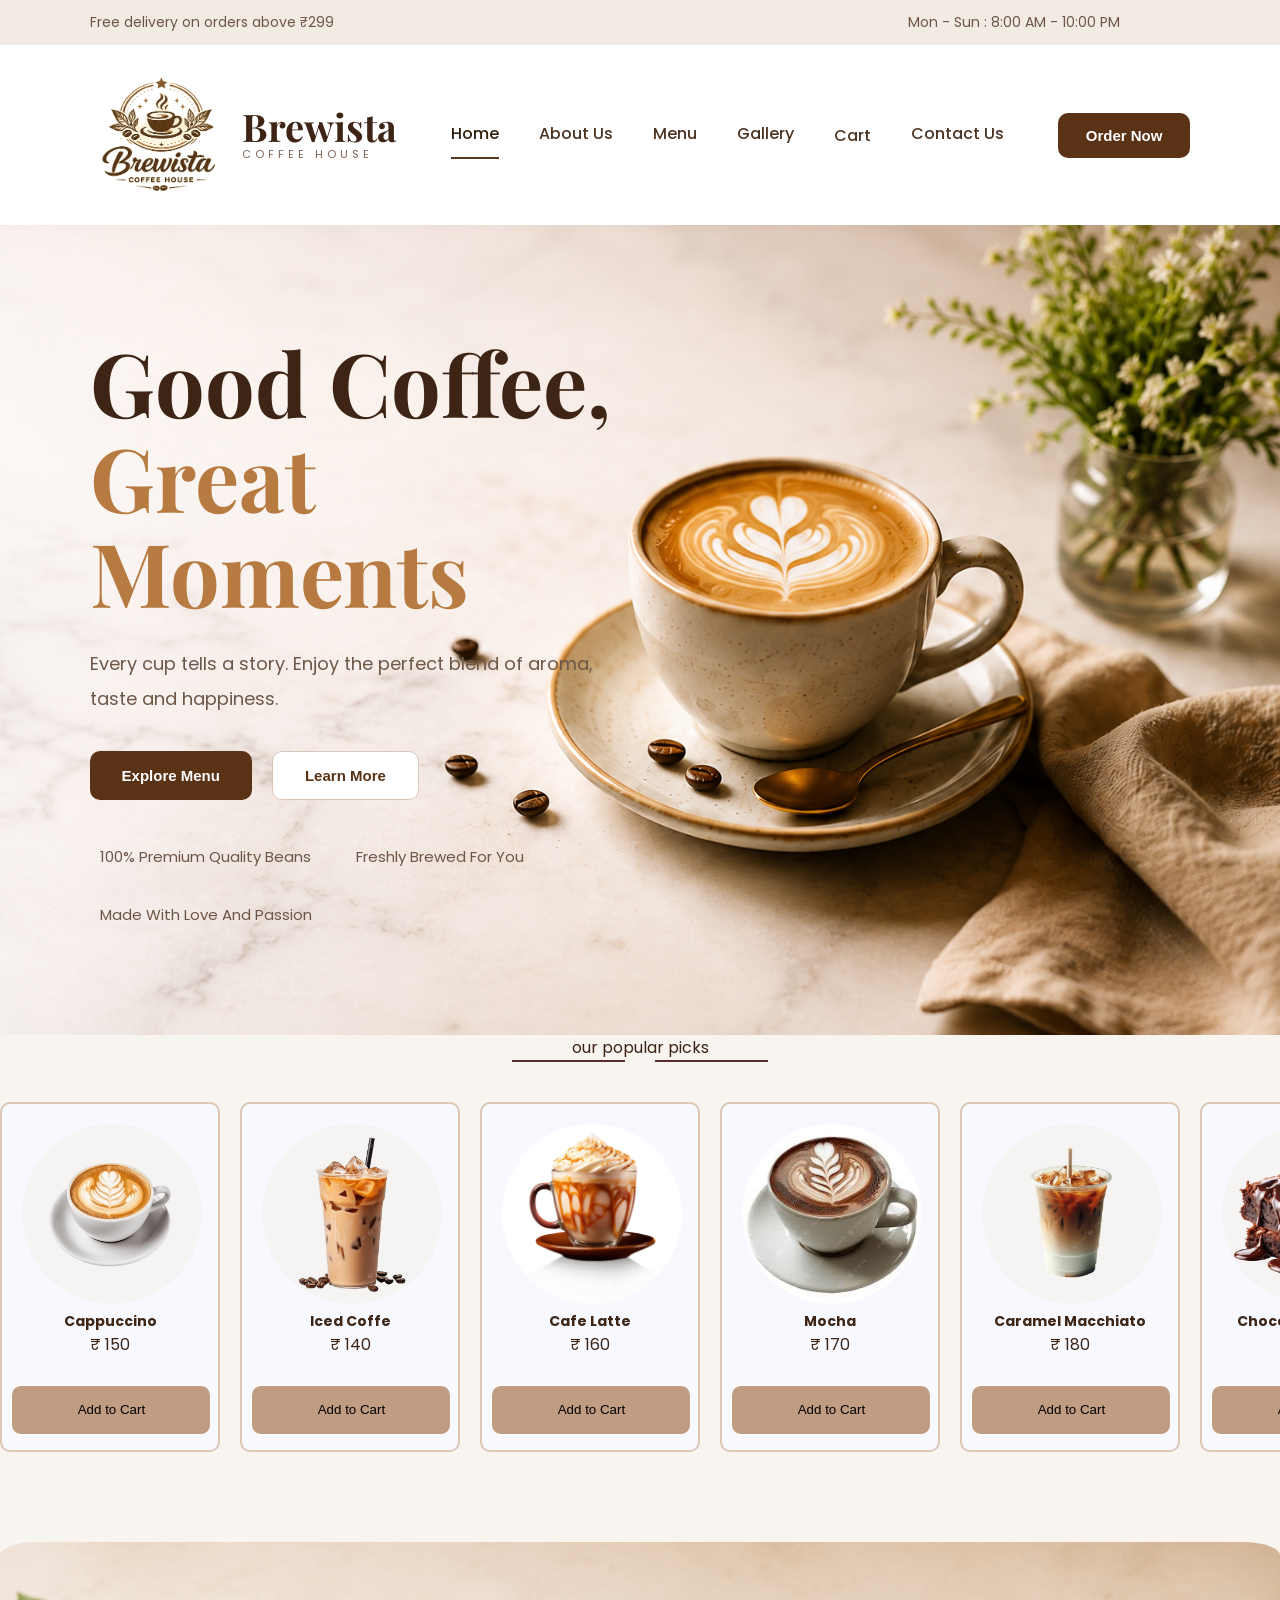
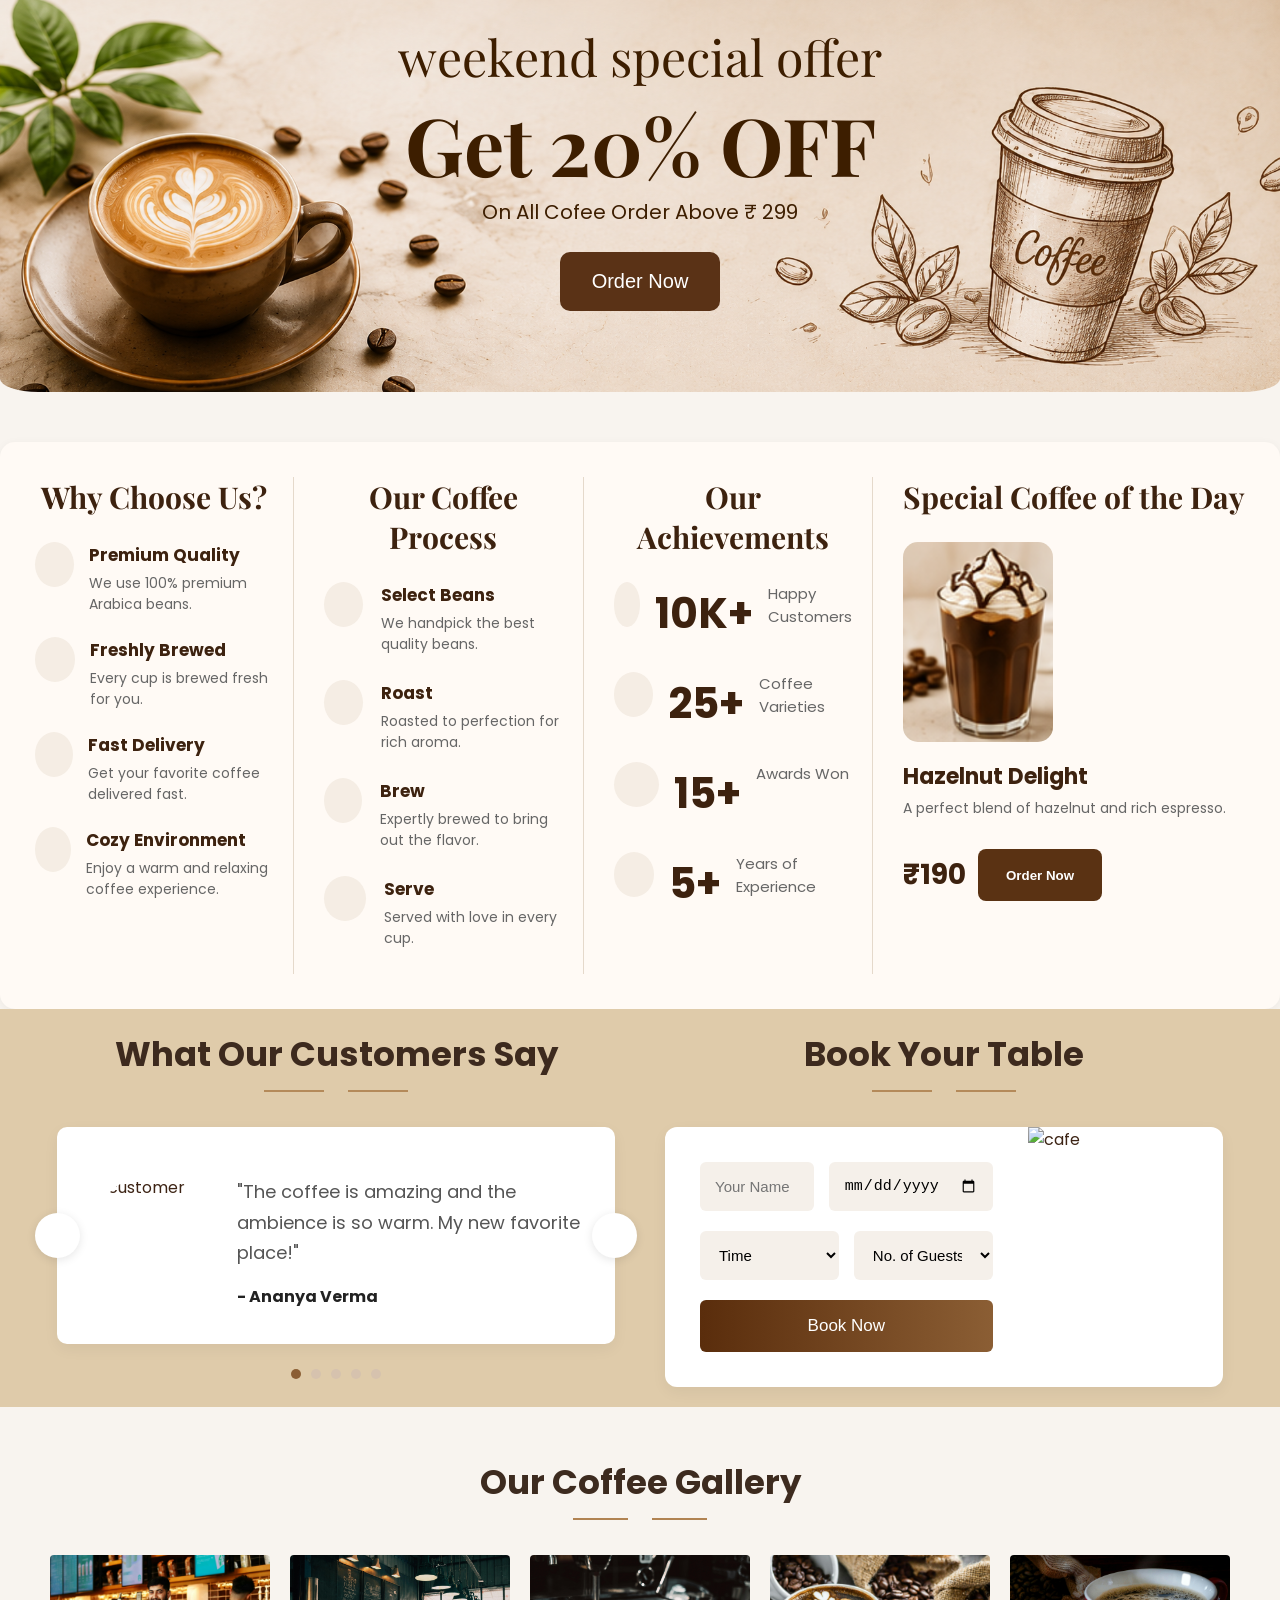
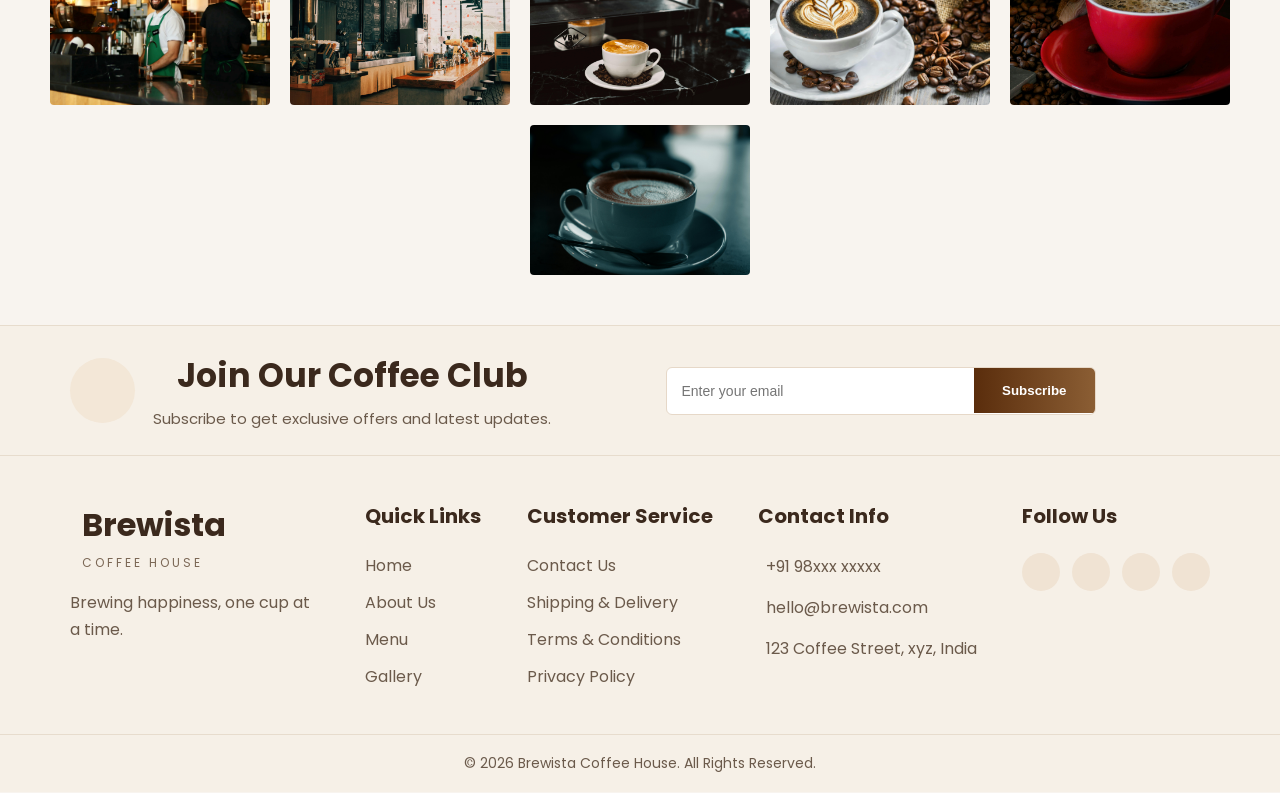
==== commit f63a7b1b: "Updated cart system and order summary" ====
--- a/index.html
+++ b/index.html
@@ -693,7 +693,9 @@
 
   <script src="script12.js"></script>
   <script src="script11.js"></script>
-  <script src="page52.js"></script>
+  <script src="index13.js"></script>
+  <script src="indexinfinite-scroll.js"></script>
+  <!-- <script src="page52.js"></script> -->
 
 
 </body>
--- a/file.css
+++ b/file.css
@@ -450,7 +450,7 @@
 .container{
     width: 100%;
     max width: 1000px;
-    margin: auto;
+    margin : auto;
     display: flex;
     justify-content: center;
     align-items: center;
@@ -1431,4 +1431,66 @@
 
 #toast i{
     font-size:22px;
+}
+
+
+/* HOME PRODUCT HORIZONTAL SCROLL */
+
+.main {
+    width: 100%;
+    max-width: 100%;
+    overflow: hidden;
+}
+
+.main .container {
+    width: 100%;
+    max-width: 1300px;
+    margin: 25px auto;
+    display: flex;
+    justify-content: flex-start;
+    align-items: stretch;
+    gap: 20px;
+    padding: 15px 20px;
+
+    overflow-x: auto;
+    overflow-y: hidden;
+
+    flex-wrap: nowrap;
+    scroll-behavior: smooth;
+    scroll-snap-type: x mandatory;
+}
+
+/* Fixed card width */
+.main .container .card {
+    flex: 0 0 220px;
+    width: 220px;
+    left: 0;
+    margin: 0;
+    scroll-snap-align: start;
+}
+
+/* Scrollbar design */
+.main .container::-webkit-scrollbar {
+    height: 7px;
+}
+
+.main .container::-webkit-scrollbar-thumb {
+    background: #a87952;
+    border-radius: 10px;
+}
+
+.main .container::-webkit-scrollbar-track {
+    background: #eee3d9;
+}
+.main .container {
+    overflow-x: auto;
+    overflow-y: hidden;
+    display: flex;
+    flex-wrap: nowrap;
+    scroll-behavior: auto;
+    gap: 20px;
+}
+
+.main .container .card {
+    flex: 0 0 220px;
 }
